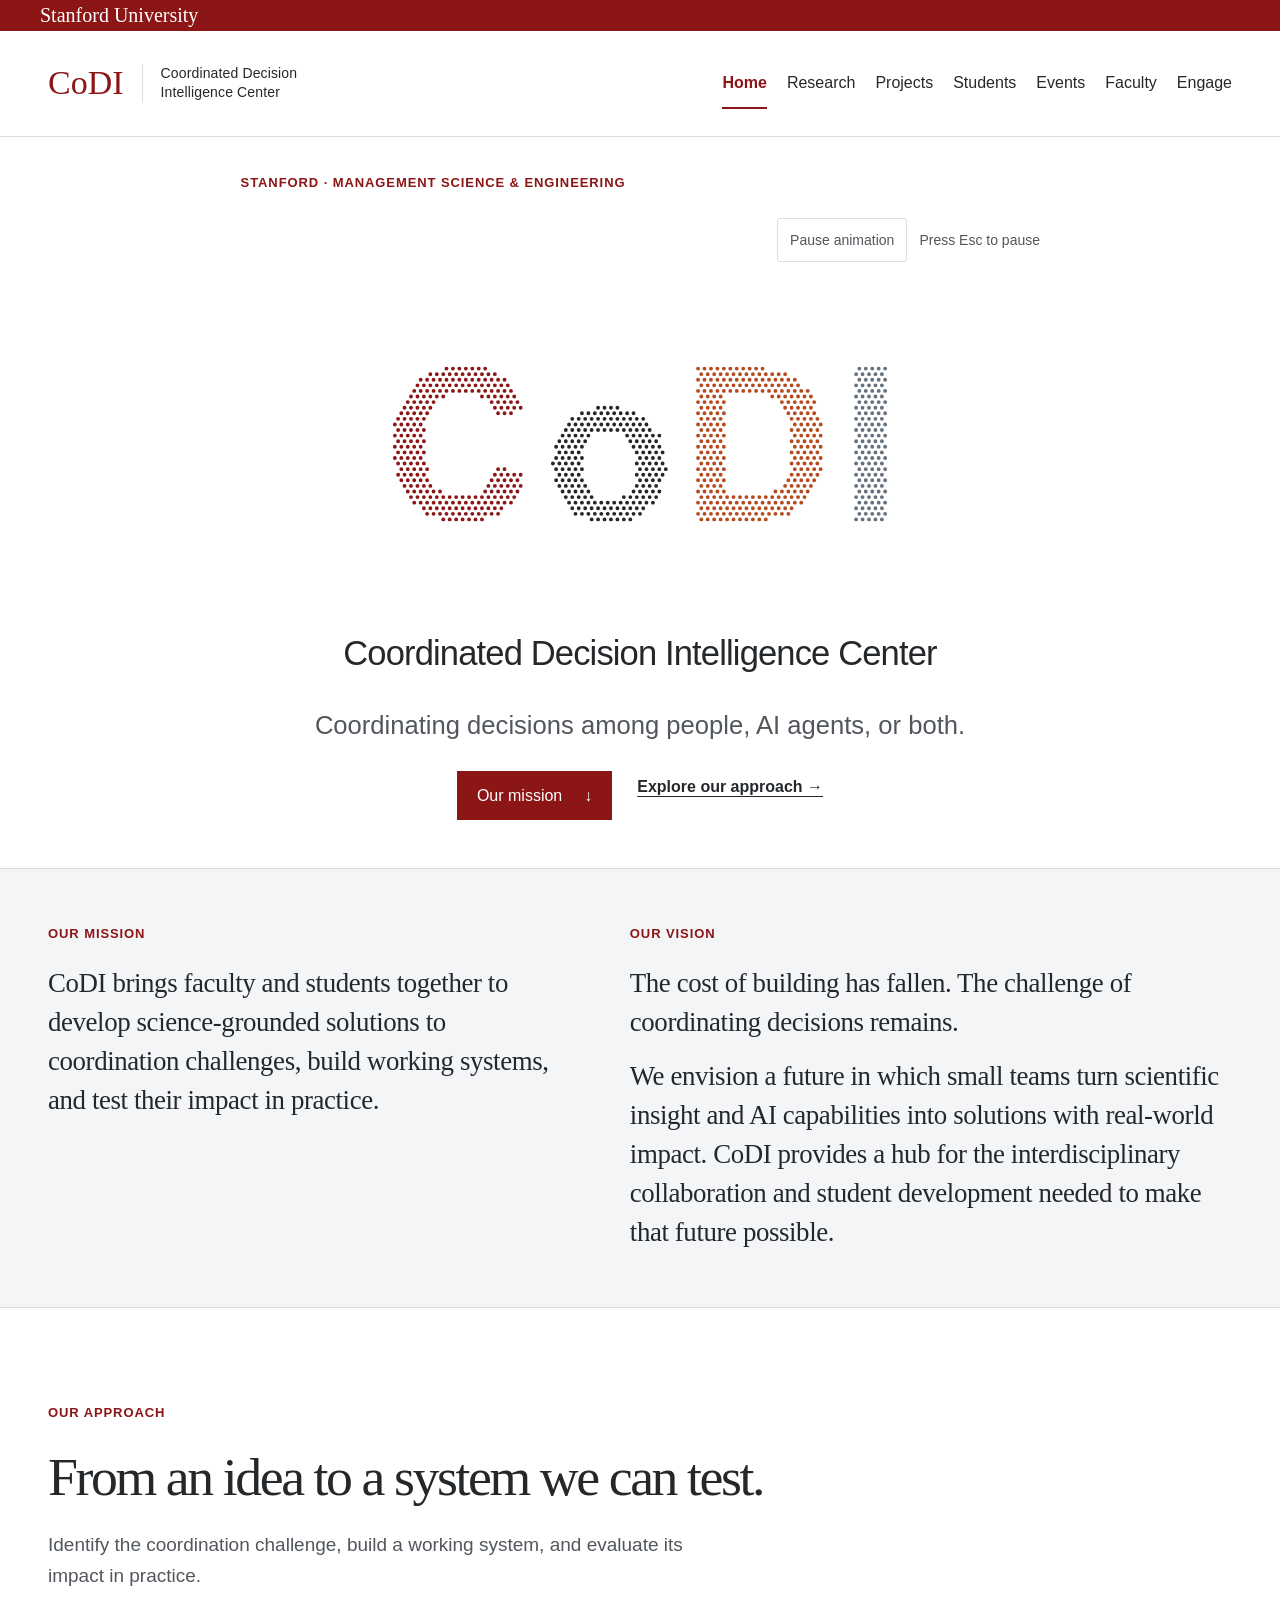
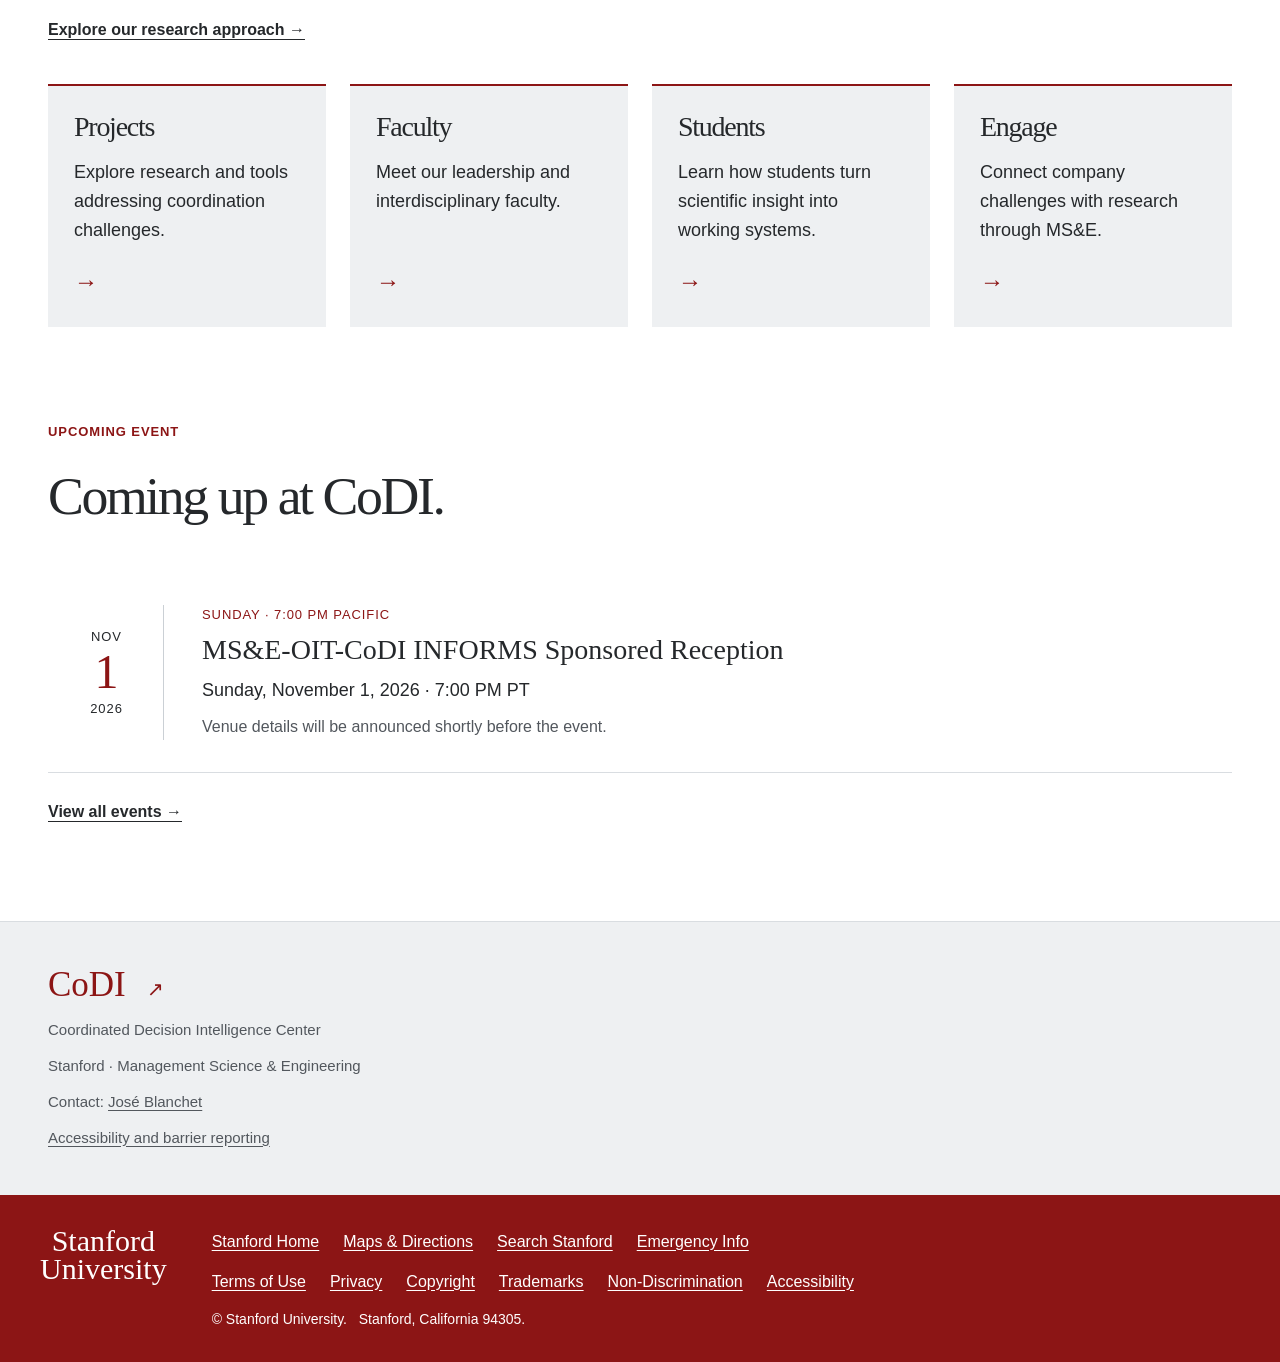
==== index.html @ 76fd273a "Prepare public CoDI website for Stanford launch" ====
<!doctype html>
<html lang="en">
<head>
  <meta charset="utf-8">
  <meta name="viewport" content="width=device-width, initial-scale=1">
  <meta name="description" content="CoDI, the Coordinated Decision Intelligence Center at Stanford, develops science-grounded solutions to coordination challenges.">
  <title>Home | CoDI</title>
  <link rel="stylesheet" href="styles.css?v=compliant-20261022">
  <script src="site.js" defer></script>
  <script src="coordination/points.js" defer></script>
  <script src="hero-animation.js" defer></script>
</head>
<body id="top" data-page="home" data-home="./">
  <a class="skip-link" href="#main">Skip to main content</a>
  <div class="stanford-identity"><div class="institution-wrap"><a class="stanford-signature" href="https://www.stanford.edu">Stanford University</a></div></div>
  <header class="site-header">
    <div class="wrap header-inner">
      <a class="brand" href="./" aria-label="CoDI home">
        <span class="brand-name">CoDI<span class="brand-sub">Coordinated Decision <br>Intelligence Center</span></span>
      </a>
      <button class="menu-toggle" type="button" aria-expanded="false" aria-controls="primary-nav" hidden>Menu <span aria-hidden="true">+</span></button>
      <nav id="primary-nav" aria-label="Main navigation"><a href="./" aria-current="page">Home</a><a href="research/">Research</a><a href="projects/">Projects</a><a href="students/">Students</a><a href="events/">Events</a><a href="faculty/">Faculty</a><a href="engage/">Engage</a></nav>
    </div>
  </header>
  <main id="main" tabindex="-1">
    <section class="hero identity-hero wrap" id="about" aria-labelledby="hero-heading">
      <div class="hero-copy">
        <p class="eyebrow">Stanford · Management Science &amp; Engineering</p>
        <div class="hero-motion" id="hero-motion">
          <div class="motion-controls"><button class="motion-toggle" aria-controls="hero-coordination" id="hero-motion-toggle" type="button" hidden>Pause animation</button><span class="motion-help">Press Esc to pause</span></div>
          <h1 id="hero-heading"><span class="hero-word">CoDI</span><canvas id="hero-coordination" aria-hidden="true" hidden></canvas></h1>
        </div>
        <p class="center-name">Coordinated Decision Intelligence Center</p>
        <p class="hero-lead">Coordinating decisions among people, AI agents, or both.</p>
        <div class="hero-actions"><a class="button primary" href="#mission">Our mission <span aria-hidden="true">↓</span></a><a class="text-link" href="research/#research">Explore our approach <span aria-hidden="true">→</span></a></div>
      </div>
    </section>
    <div class="purpose-band">
      <div class="wrap purpose-grid">
        <section class="mission-copy" id="mission" aria-labelledby="mission-heading">
          <h2 id="mission-heading">Our mission</h2>
          <p>CoDI brings faculty and students together to develop science-grounded solutions to coordination challenges, build working systems, and test their impact in practice.</p>
        </section>
        <section class="vision-copy" id="vision" aria-labelledby="vision-heading">
          <h2 id="vision-heading">Our vision</h2>
          <p>The cost of building has fallen. The challenge of coordinating decisions remains.</p>
          <p>We envision a future in which small teams turn scientific insight and AI capabilities into solutions with real-world impact. CoDI provides a hub for the interdisciplinary collaboration and student development needed to make that future possible.</p>
        </section>
      </div>
    </div>
<section class="section wrap home-approach" aria-labelledby="approach-heading"><div class="section-heading"><p class="eyebrow">Our approach</p><h2 id="approach-heading">From an idea to a system we can test.</h2><p>Identify the coordination challenge, build a working system, and evaluate its impact in practice.</p></div><a class="text-link" href="research/#research">Explore our research approach →</a></section>
<section class="home-explore wrap" aria-label="Explore CoDI"><a href="projects/#projects"><h2>Projects</h2><p>Explore research and tools addressing coordination challenges.</p><span aria-hidden="true">→</span></a><a href="faculty/#people"><h2>Faculty</h2><p>Meet our leadership and interdisciplinary faculty.</p><span aria-hidden="true">→</span></a><a href="students/#students"><h2>Students</h2><p>Learn how students turn scientific insight into working systems.</p><span aria-hidden="true">→</span></a><a href="engage/#engage"><h2>Engage</h2><p>Connect company challenges with research through MS&amp;E.</p><span aria-hidden="true">→</span></a></section>
<section class="section wrap" aria-labelledby="upcoming-heading"><div class="section-heading"><p class="eyebrow">Upcoming event</p><h2 id="upcoming-heading">Coming up at CoDI.</h2></div><article class="event" id="event-informs-reception"><div class="event-date"><span>NOV</span><strong>1</strong><span>2026</span></div><div><p class="event-status">Sunday · 7:00 PM Pacific</p><h3>MS&amp;E-OIT-CoDI INFORMS Sponsored Reception</h3><p><time datetime="2026-11-01T19:00:00-08:00">Sunday, November 1, 2026 · 7:00 PM PT</time></p><p class="event-meta">Venue details will be announced shortly before the event.</p></div></article><p class="home-event-link"><a class="text-link" href="events/#events">View all events →</a></p></section>  </main>
  <footer class="local-footer"><div class="wrap footer-inner"><div><a class="footer-brand" href="./">CoDI <span aria-hidden="true">↗</span></a><p>Coordinated Decision Intelligence Center</p><p>Stanford · Management Science &amp; Engineering</p><p>Contact: <a href="mailto:jose.blanchet@stanford.edu">José Blanchet</a></p><p><a href="https://www.stanford.edu/site/accessibility">Accessibility and barrier reporting</a></p></div></div></footer>
<footer class="stanford-global"><div class="institution-wrap"><a class="stanford-signature" href="https://www.stanford.edu">Stanford<br>University</a><div><nav aria-label="Stanford resources"><ul><li><a href="https://www.stanford.edu">Stanford Home</a></li><li><a href="https://visit.stanford.edu/plan/">Maps &amp; Directions</a></li><li><a href="https://www.stanford.edu/search/">Search Stanford</a></li><li><a href="https://emergency.stanford.edu">Emergency Info</a></li></ul><ul><li><a href="https://www.stanford.edu/site/terms/">Terms of Use</a></li><li><a href="https://www.stanford.edu/site/privacy/">Privacy</a></li><li><a href="https://uit.stanford.edu/security/copyright-infringement">Copyright</a></li><li><a href="https://adminguide.stanford.edu/chapter-1/subchapter-5/policy-1-5-4">Trademarks</a></li><li><a href="https://studentservices.stanford.edu/more-resources/student-policies/non-academic/non-discrimination">Non-Discrimination</a></li><li><a href="https://www.stanford.edu/site/accessibility">Accessibility</a></li></ul></nav><p>© Stanford University. &nbsp; Stanford, California 94305.</p></div></div></footer>
</body>
</html>
---- styles.css ----
:root{--paper:#ffffff;--ink:#25282b;--accent:#8c1515;--surface:#eef0f2;--muted:#52575d;--line:#d9dde1;--red:#8c1515;--on-dark:#ffffff;--serif:Georgia,'Times New Roman',serif;--sans:Arial,Helvetica,sans-serif}
*{box-sizing:border-box}html{scroll-behavior:smooth;scroll-padding-top:110px}body{margin:0;background:var(--paper);color:var(--ink);font:16px/1.6 var(--sans)}[hidden]{display:none!important}a{color:inherit}button{font:inherit}a,button,summary{-webkit-tap-highlight-color:transparent}a:focus-visible,button:focus-visible,summary:focus-visible,[tabindex]:focus-visible{outline:3px solid #8c1515;outline-offset:5px;box-shadow:0 0 0 5px var(--paper)}p,h1,h2,h3,h4,figure{margin:0}h1,h2,h3{font-weight:400}h1,h2{font-family:var(--serif);letter-spacing:-.045em;line-height:1.08}h2{font-size:clamp(2.5rem,4.2vw,3.8rem)}h3{font-size:1.38rem;line-height:1.3}p{max-width:70ch}a{text-underline-offset:4px}.wrap{width:min(1240px,calc(100% - 96px));margin-inline:auto}.skip-link{position:fixed;left:16px;top:-100px;background:white;padding:12px 18px;z-index:10}.skip-link:focus{top:12px}.review-strip{background:var(--ink);color:var(--paper);font-size:11px;letter-spacing:.09em}.review-strip .wrap{display:flex;justify-content:space-between;gap:20px;padding-block:9px}.review-strip a{text-decoration:none;letter-spacing:0;font-size:12px}.strip-divider{padding:0 10px;color:#d9dde1}.site-header{position:sticky;top:0;z-index:5;background:rgba(255,255,255,.98);border-bottom:1px solid var(--line)}.header-inner{display:flex;align-items:center;justify-content:space-between;min-height:105px;gap:20px}.brand{display:flex;gap:13px;align-items:center;text-decoration:none;flex-shrink:0}.brand-name{font:34px/.95 var(--serif);color:var(--accent);display:flex;gap:18px;align-items:center}.brand-sub{font:11px/1.4 var(--sans);letter-spacing:.01em;color:var(--ink);border-left:1px solid var(--line);padding-left:18px}nav{display:flex;align-items:center;gap:25px}nav a{text-decoration:none;font-size:14px;padding:12px 0;border-bottom:2px solid transparent}nav a:hover{border-bottom-color:var(--accent)}.menu-toggle{background:transparent;border:1px solid var(--accent);color:var(--accent);padding:9px 15px;cursor:pointer}.menu-toggle span{padding-left:14px}.hero{display:grid;grid-template-columns:1.15fr 1fr;gap:70px;align-items:center;padding-top:76px;padding-bottom:80px}.eyebrow,.small-label{font-size:11px;font-weight:600;line-height:1.5;text-transform:uppercase;letter-spacing:.11em}.eyebrow{color:var(--red);margin-bottom:26px}.hero h1{font-size:clamp(3.8rem,5.7vw,5.6rem);margin-bottom:28px}.hero h1 em{color:var(--accent);font-weight:400}.hero-lead{font-size:23px;line-height:1.4;max-width:450px;margin-bottom:19px}.hero-description{color:var(--muted);max-width:450px;font-size:16px}.hero-actions{display:flex;align-items:center;gap:25px;flex-wrap:wrap;margin-top:30px}.button{display:inline-flex;gap:22px;align-items:center;text-decoration:none;min-height:48px;padding:12px 20px;font-size:14px}.primary{background:var(--accent);color:white}.primary:hover{background:#6f1111}.text-link{font-size:14px;font-weight:600}.text-link:hover{color:var(--red)}.coordination-figure{background:var(--ink);color:var(--paper);padding:23px 25px 25px;position:relative}.figure-top{display:flex;justify-content:space-between;gap:10px;font-size:9px;letter-spacing:.1em;color:#eef0f2;border-bottom:1px solid #747b83;padding-bottom:17px}.coordination-figure svg{width:100%;height:auto;display:block}.coordination-figure figcaption{border-top:1px solid #747b83;padding-top:19px;font:italic 19px/1.45 var(--serif);color:#ffffff}.intro-band{background:var(--surface);border-top:1px solid var(--line);border-bottom:1px solid var(--line)}.intro-grid{display:grid;grid-template-columns:.7fr 1.5fr 1fr;gap:55px;align-items:center;padding-block:35px}.intro-grid .eyebrow{margin:0;color:var(--accent)}.intro-grid>p:nth-child(2){font:26px/1.3 var(--serif);letter-spacing:-.02em}.intro-grid>span{font-size:14px;color:var(--muted)}.section{padding-block:95px}.section-heading{max-width:740px;margin-bottom:48px}.section-heading>p:last-child{margin-top:24px;max-width:640px;color:var(--muted);font-size:18px}.research-grid{display:grid;grid-template-columns:1fr 1fr;gap:85px}.workflow{background:#f4f5f7;padding:28px;align-self:start}.workflow .small-label{color:var(--muted);margin-bottom:25px}.workflow-tabs{display:flex;border-bottom:1px solid #cbd0d5;gap:18px}.workflow-tabs button{border:0;border-bottom:3px solid transparent;color:var(--muted);background:none;padding:13px 0;font-size:14px;cursor:pointer;flex:1;white-space:nowrap}.workflow-tabs button[aria-selected=true]{border-bottom-color:var(--accent);color:var(--accent);font-weight:bold}.workflow-panel{padding-top:22px;min-height:370px}.phase-number{display:block;font:72px/1.2 var(--serif);color:#8c1515;letter-spacing:-.07em;margin-bottom:20px}.workflow-panel h3{font:29px/1.2 var(--serif);margin-bottom:16px}.workflow-panel>p{font-size:15px;color:var(--muted)}.workflow-panel .output-label{font-size:10px;text-transform:uppercase;letter-spacing:.1em;margin-top:32px;padding-top:16px;border-top:1px solid #cbd0d5;color:var(--accent)}.output-label span{display:block;text-transform:none;letter-spacing:0;font-size:14px;margin-top:5px}.criteria>h3{font:28px/1.2 var(--serif);margin-bottom:10px}.muted{color:var(--muted)}.criteria>p{font-size:14px}.criteria ol{list-style:none;padding:0;margin:18px 0 0}.criteria li{display:flex;gap:22px;padding:17px 0;border-top:1px solid var(--line)}.criteria li>span{color:var(--red);font-size:11px;padding-top:3px}.criteria h4{font-size:15px;margin-bottom:6px;font-weight:600}.criteria li p{font-size:14px;color:var(--muted)}.student-section{background:var(--ink);color:var(--paper)}.student-section .eyebrow{color:var(--on-dark)}.student-intro{display:grid;grid-template-columns:1.1fr 1fr;gap:90px;align-items:end}.student-intro>p{color:#eef0f2;font-size:18px}.student-path{display:grid;grid-template-columns:repeat(3,1fr);list-style:none;margin:55px 0 0;padding:0;gap:40px}.student-path li{border-top:1px solid #808892;padding-top:20px}.path-step{display:flex;justify-content:space-between;color:var(--on-dark);font-size:12px;margin-bottom:32px}.path-step span{font-size:22px;line-height:1}.student-path h3{font:26px/1.25 var(--serif);margin-bottom:15px}.student-path p{font-size:15px;color:#eef0f2}.student-note{font-size:13px;color:#eef0f2;padding-top:27px;margin-top:42px;border-top:1px solid #808892;max-width:none}.inline-heading{display:flex;align-items:end;justify-content:space-between;gap:60px;max-width:none}.inline-heading>p:last-child{max-width:360px}.event{display:grid;grid-template-columns:92px 1fr 40px;gap:38px;padding:32px 24px;border-bottom:1px solid var(--line)}.featured-event{background:var(--surface);border-top:2px solid var(--accent)}.event-date{text-align:center;border-right:1px solid #cbd0d5;padding-right:22px;display:flex;flex-direction:column;justify-content:center}.event-date span{font-size:11px;letter-spacing:.07em}.event-date strong{font:48px/1.1 var(--serif);color:var(--accent)}.event-date.words strong{font:23px/1.6 var(--serif);white-space:nowrap}.event-status{font-size:10px;text-transform:uppercase;letter-spacing:.1em;color:var(--red);margin-bottom:7px}.event h3{font:28px/1.3 var(--serif);margin-bottom:8px}.event p:not(.event-status){font-size:15px}.event .event-meta{font-size:13px!important;color:var(--muted);margin-top:9px}.event-arrow{font-size:29px;color:var(--accent);align-self:center}.program-details{border-bottom:1px solid var(--line);padding:22px 0}.program-details summary{font-size:14px}.program-details p{font-size:15px;color:var(--muted);padding-top:16px}summary{cursor:pointer;min-height:44px;padding-block:10px}summary>span{float:right;margin-left:20px}details[open] summary>span{transform:rotate(45deg)}.people-section{background:#f4f5f7}.people-grid{display:grid;grid-template-columns:1.1fr 1fr;gap:90px;align-items:center}.placeholder{border-left:2px solid #8c1515;padding:8px 0 8px 30px}.placeholder .small-label{color:var(--muted);display:inline}.status-dot{display:inline-block;width:7px;height:7px;border-radius:50%;background:var(--red);margin-right:8px}.placeholder h3{font:26px/1.3 var(--serif);margin:20px 0 12px}.placeholder>p:last-child{font-size:15px;color:var(--muted)}.engage-grid{display:grid;grid-template-columns:1fr 1fr;gap:80px}.engage-grid article{border-top:2px solid var(--accent);padding-top:20px}.engage-grid h3{font:30px/1.2 var(--serif);margin:25px 0 20px}.engage-grid p{font-size:15px;margin-bottom:18px;max-width:480px}.engage-grid .small-label{color:var(--muted)}.engage-grid .text-link{display:inline-block}.contact-note{border-top:1px solid var(--line);margin-top:45px;padding-top:25px;display:flex;gap:32px;flex-wrap:wrap;font-size:14px}.contact-note p{color:var(--muted)}.review-notes{border:1px solid var(--line);padding:10px 24px;margin-bottom:65px}.review-notes summary{font-size:14px;font-weight:600}.review-notes details>div{font-size:14px;padding:16px 0 20px;color:var(--muted)}.review-notes ul{padding-left:22px}.review-notes li{margin-bottom:8px}footer{background:#eef0f2;border-top:1px solid var(--line)}.footer-inner{display:flex;justify-content:space-between;gap:30px;padding-block:45px}.footer-brand{font:35px/1 var(--serif);text-decoration:none;color:var(--accent);display:block;margin-bottom:16px}.footer-brand span{font:20px var(--sans);margin-left:12px}.footer-inner p{font-size:12px;color:var(--muted)}.footer-note{text-align:right;align-self:end}
@media(min-width:1500px){.hero{padding-block:95px}}
@media(max-width:1100px){.wrap{width:calc(100% - 64px)}.brand-sub{display:none}nav{gap:23px}.hero{gap:40px}.hero-actions{gap:18px}.research-grid,.student-intro,.people-grid{gap:45px}.intro-grid{gap:30px}.hero-lead{font-size:21px}}
@media(max-width:900px){html{scroll-padding-top:95px}.header-inner{min-height:85px;flex-wrap:wrap}.site-header nav{width:100%;padding:5px 0 20px;display:grid;grid-template-columns:repeat(3,1fr);gap:5px 25px}nav a{min-height:44px}.brand-sub{display:block}.hero{grid-template-columns:1fr;gap:45px;padding-block:55px}.hero-copy{max-width:680px}.hero h1{font-size:clamp(3.5rem,9vw,5rem)}.hero-description{max-width:600px}.coordination-figure{width:100%;max-width:580px;justify-self:center}.intro-grid{grid-template-columns:1fr 2fr}.intro-grid>span{grid-column:2}.research-grid{gap:30px}.workflow{padding:20px}.workflow-tabs{gap:10px}.workflow-tabs button{font-size:12px}.student-intro{gap:30px}.student-path{gap:25px}.section{padding-block:70px}.event{gap:25px}.engage-grid{gap:40px}}
@media(max-width:650px){.wrap{width:calc(100% - 40px)}.review-strip{font-size:9px;letter-spacing:.04em}.review-strip a{font-size:11px}.strip-divider{padding:0 4px}.brand-name{font-size:30px}.brand img{width:36px;height:36px}.brand-sub{font-size:9px;padding-left:12px}.brand-name{gap:12px}.brand{gap:10px}.menu-toggle{font-size:12px;padding:9px 11px}.menu-toggle span{padding-left:8px}.hero{padding-block:42px}.eyebrow{font-size:10px;margin-bottom:22px}.hero h1{font-size:clamp(3.15rem,12vw,4.5rem)}.hero-lead{font-size:21px}.hero-description{font-size:15px}.hero-actions{align-items:start;gap:20px}.hero-actions .text-link{padding-block:12px}.coordination-figure{padding:20px 16px}.figure-top{font-size:8px}.coordination-figure figcaption{font-size:18px}.intro-grid{grid-template-columns:1fr;gap:18px;padding-block:30px}.intro-grid>span{grid-column:auto}.intro-grid>p:nth-child(2){font-size:25px}.section{padding-block:58px}.section-heading{margin-bottom:32px}.section-heading>p:last-child{font-size:16px}.research-grid,.student-intro,.people-grid,.engage-grid{grid-template-columns:1fr;gap:38px}.workflow{padding:24px}.workflow-tabs button{font-size:13px}.workflow-panel{min-height:355px}.student-intro>p{font-size:16px}.student-path{grid-template-columns:1fr;gap:30px;margin-top:40px}.path-step{margin-bottom:14px}.student-note{margin-top:30px}.inline-heading{display:block}.inline-heading>p:last-child{max-width:none}.event{grid-template-columns:67px 1fr;gap:18px;padding:27px 10px}.event-date{padding-right:13px}.event-date strong{font-size:39px}.event-date.words strong{font-size:19px}.event-date span{font-size:10px}.event h3{font-size:24px}.event-arrow{display:none}.event p:not(.event-status){font-size:14px}.event-status{font-size:9px}.people-grid{gap:30px}.placeholder{padding-left:22px}.engage-grid h3{font-size:28px}.contact-note{gap:8px}.review-notes{padding:10px 16px;margin-bottom:40px}.review-notes summary{font-size:13px}.footer-inner{flex-direction:column;gap:25px;padding-block:35px}.footer-note{text-align:left;align-self:start}h2{font-size:2.6rem}}
@media(max-width:370px){.brand-sub{display:none}.review-strip .wrap{gap:8px}.hero-actions{gap:8px}.workflow{padding:18px}.workflow-tabs{gap:6px}.workflow-tabs button{font-size:12px}}
@media(prefers-reduced-motion:reduce){html{scroll-behavior:auto}}
@media print{.site-header{position:static}.review-strip,.menu-toggle,.hero-actions,.review-notes{display:none}.wrap{width:100%}.section{padding-block:30px}.hero{padding-block:30px}.student-section{background:white;color:var(--ink)}.student-section p{color:var(--ink)}.workflow-panel[hidden]{display:block!important}.workflow-tabs{display:none}.event,.student-path li{break-inside:avoid}}


.hero.identity-hero{display:block;text-align:center;padding-block:65px 70px}
.identity-hero .hero-copy{max-width:920px;margin-inline:auto}
.identity-hero h1{font:500 clamp(5rem,9vw,8rem)/1 var(--sans);letter-spacing:-.055em;color:var(--accent);margin-bottom:12px}
.identity-hero .center-name{font:400 clamp(1.55rem,2.7vw,2.3rem)/1.25 var(--sans);letter-spacing:-.025em;max-width:none;margin-bottom:30px}
.identity-hero .hero-lead{font-size:clamp(1.2rem,2vw,1.6rem);line-height:1.5;max-width:760px;margin-inline:auto;margin-bottom:0;color:var(--muted)}
.identity-hero .hero-actions{justify-content:center;margin-top:27px}
.purpose-band{background:#f4f5f7;border-block:1px solid var(--line)}
.purpose-grid{display:grid;grid-template-columns:1fr 1.2fr;gap:80px;padding-block:55px}
.purpose-grid h2{font:600 12px/1.5 var(--sans);text-transform:uppercase;letter-spacing:.12em;color:var(--accent);margin-bottom:20px}
.mission-copy p,.vision-copy p{font:400 clamp(1.35rem,2.1vw,1.8rem)/1.45 var(--serif);letter-spacing:-.015em}
.vision-copy p{color:var(--ink)}
.vision-copy p+p{margin-top:15px}
@media(max-width:900px){.purpose-grid{gap:40px}.hero.identity-hero{padding-block:55px}.identity-hero .hero-copy{max-width:760px}}
@media(max-width:650px){.purpose-grid{grid-template-columns:1fr;gap:35px;padding-block:40px}.hero.identity-hero{padding-block:42px}.identity-hero .center-name{margin-bottom:24px}.identity-hero .hero-actions{align-items:center}.purpose-grid h2{margin-bottom:16px}.mission-copy p,.vision-copy p{font-size:24px}}


#student-heading{font-size:clamp(2rem,3.5vw,3.2rem);line-height:1.15;text-wrap:balance}


.projects-section{background:#f4f5f7;border-block:1px solid var(--line)}
.collection-note,.directory-intro,.portrait-credit{font-size:14px;color:var(--muted)}
.collection-note{margin-bottom:24px}.project-grid{display:grid;grid-template-columns:repeat(2,minmax(0,1fr));gap:24px}
.project-card{padding:30px;background:var(--paper);border-top:2px solid var(--accent);min-width:0;display:flex;flex-direction:column;scroll-margin-top:16px}
.project-card>.small-label{color:var(--accent);margin-bottom:16px}.project-card h3{font:30px/1.2 var(--serif);letter-spacing:-.02em;text-wrap:balance;margin-bottom:14px}
.project-faculty{font-size:13px;color:var(--muted);margin-bottom:20px}.project-faculty a{display:inline-block}.project-description{font-size:15px;margin-bottom:24px}
.project-details{margin-top:auto;border-top:1px solid var(--line);padding-top:4px}.project-details summary{font-size:14px;font-weight:600}.project-details dl{margin:12px 0 20px}.project-details dt{font-size:11px;font-weight:bold;text-transform:uppercase;letter-spacing:.06em;margin-top:15px}.project-details dd{margin:5px 0 0;font-size:14px;color:var(--muted)}
.people-section{background:var(--paper);border-block:1px solid var(--line)}.people-jumps{display:flex;gap:30px;margin-bottom:40px}.directory-heading{font:34px/1.2 var(--serif);margin-bottom:24px}.leadership-grid{display:grid;grid-template-columns:repeat(2,minmax(0,1fr));gap:32px;margin-bottom:64px}
.person-card{min-width:0;scroll-margin-top:16px}.person-portrait{display:block;width:100%;height:auto;aspect-ratio:1;object-fit:cover;background:var(--surface)}.person-copy{padding-top:20px}.person-copy h4{font:27px/1.2 var(--serif);margin-bottom:10px}.person-copy>p:not(.person-role){font-size:14px;color:var(--muted);margin-bottom:15px}.person-role{font-size:11px;text-transform:uppercase;letter-spacing:.09em;color:var(--accent);font-weight:600;margin-bottom:9px}
.leader-card{display:grid;grid-template-columns:minmax(0,180px) minmax(0,1fr);gap:24px;background:#f4f5f7;padding:24px;align-items:start}.leader-card .person-copy{padding:0}.leader-card .person-copy h4{font-size:30px}.person-projects{list-style:none;padding:14px 0 0;margin:18px 0 0;border-top:1px solid var(--line)}.person-projects li{font-size:12px;line-height:1.5;margin-top:8px}.person-projects a{display:inline-block}
.faculty-grid{display:grid;grid-template-columns:repeat(4,minmax(0,1fr));gap:44px 30px;margin-top:30px}.portrait-credit{border-top:1px solid var(--line);padding-top:24px;margin-top:40px}
@media(min-width:901px){nav{gap:20px}}
@media(max-width:1100px){.leader-card{grid-template-columns:120px minmax(0,1fr);gap:18px;padding:20px}.faculty-grid{grid-template-columns:repeat(3,minmax(0,1fr))}}
@media(max-width:900px){.leadership-grid{gap:24px}.leader-card{display:block}.leader-card .person-portrait{max-width:220px}.leader-card .person-copy{padding-top:20px}.faculty-grid{gap:36px 24px}.person-copy h4{font-size:24px}.project-card{padding:24px}.project-card h3{font-size:27px}}
@media(max-width:650px){.project-grid,.leadership-grid{grid-template-columns:1fr}.faculty-grid{grid-template-columns:repeat(2,minmax(0,1fr));gap:32px 20px}.leader-card{display:grid;grid-template-columns:110px minmax(0,1fr);gap:18px}.leader-card .person-copy{padding-top:0}.leader-card .person-copy h4{font-size:25px}.person-copy h4{font-size:23px}.person-copy>p:not(.person-role){font-size:13px}.person-copy .text-link{font-size:13px}.project-card h3{text-wrap:initial}.leadership-grid{margin-bottom:45px}}
@media(max-width:370px){.leader-card{display:block}.leader-card .person-copy{padding-top:20px}.faculty-grid{grid-template-columns:1fr}.faculty-grid .person-portrait{max-width:220px}}
@media print{.project-card,.person-card{break-inside:avoid}.project-details:not([open])>*:not(summary){display:block!important}.faculty-grid{grid-template-columns:repeat(3,minmax(0,1fr))}}


.review-strip{background:var(--accent)}
.project-actions{border-top:1px solid var(--line);margin-top:16px;padding-top:12px;display:flex;align-items:center;justify-content:space-between;gap:16px;flex-wrap:wrap}
.project-actions a{font-size:12px;font-weight:600;min-height:32px;display:inline-flex;align-items:center}
.project-actions a:first-child{color:var(--accent)}
.contributor-note{border-left:3px solid var(--accent);padding:12px 20px;background:white;margin-bottom:30px;font-size:14px;max-width:760px}
.contributor-note a{font-weight:600}.review-notes .feedback-intro{color:var(--ink);margin-bottom:20px;font-size:16px}.review-notes h3{font:26px/1.3 var(--serif);margin:16px 0}.review-notes .review-email{margin-top:16px;display:inline-block}.person-update{display:block;margin-top:15px;color:var(--accent);font-size:12px}
@media print{.project-actions,.contributor-note,.person-update{display:none}}


.hero.identity-hero{padding-block:36px 48px}
.hero-motion{position:relative;max-width:800px;margin:0 auto 18px}
.identity-hero .hero-motion h1{margin:0}
.hero-motion.ready .hero-word{position:absolute;width:1px;height:1px;padding:0;margin:-1px;overflow:hidden;clip-path:inset(50%);white-space:nowrap}
#hero-coordination{width:100%;height:clamp(210px,27vw,340px)}
#hero-coordination:not([hidden]){display:block}
.motion-toggle{display:block;margin:0 0 0 auto;background:transparent;border:1px solid var(--line);border-radius:3px;color:var(--muted);font:12px var(--sans);padding:9px 12px;min-height:36px;cursor:pointer}
.motion-toggle:hover{border-color:var(--accent);color:var(--accent)}
.motion-toggle[hidden]{display:none}
@media(max-width:650px){.hero.identity-hero{padding-block:30px 38px}.hero-motion{margin-bottom:20px}.identity-hero .eyebrow{margin-bottom:10px}}
@media print{#hero-coordination,.motion-toggle{display:none!important}.hero-motion.ready .hero-word{position:static;width:auto;height:auto;margin:0;overflow:visible;clip-path:none;white-space:normal}}




.project-sources{list-style:none;margin:auto 0 0;padding:16px 0 0;border-top:1px solid var(--line)}.project-sources li+li{margin-top:8px}.project-sources a{display:inline-block;font-size:14px;font-weight:600;text-decoration:underline;text-underline-offset:3px;line-height:1.5;padding-block:3px;overflow-wrap:anywhere}


.sr-only{position:absolute;width:1px;height:1px;padding:0;margin:-1px;overflow:hidden;clip-path:inset(50%);white-space:nowrap;border:0}
.skip-link{z-index:1000}
.brand-sub{display:block;font-size:14px;line-height:1.4}
.motion-controls{display:none;justify-content:flex-end;align-items:center;gap:12px;flex-wrap:wrap;margin-bottom:12px}
.hero-motion.ready .motion-controls{display:flex}
.motion-toggle{margin:0;font-size:14px;min-height:44px}
.motion-help{font-size:13px;color:var(--muted)}
.research-grid{grid-template-columns:1fr;gap:48px}
.workflow{background:none;padding:0}
.workflow-jumps{display:flex;gap:24px;margin-bottom:22px;flex-wrap:wrap}
.workflow-jumps a{color:var(--accent);font-size:15px;text-decoration:underline;font-weight:600}
.workflow-panels{display:grid;grid-template-columns:repeat(3,minmax(0,1fr));gap:24px}
.workflow-panel{min-height:0;padding:28px;background:#f4f5f7;scroll-margin-top:16px}
.workflow-panel .phase-number{font:600 13px/1.5 var(--sans);color:var(--accent);letter-spacing:.07em;text-transform:uppercase;margin-bottom:20px}
.workflow-panel .output-label{margin-top:24px}
.criteria ol{display:grid;grid-template-columns:repeat(5,minmax(0,1fr));gap:24px}
.criteria li{display:block}.criteria li>span{display:block;margin-bottom:12px}
.person-copy h4 a{text-decoration:underline;text-decoration-thickness:1px;text-underline-offset:5px}
@media(max-width:1100px){.brand-name{display:block}.brand-sub{border:0;padding:0;margin-top:8px;font-size:13px}.header-inner{padding-block:12px}.criteria ol{grid-template-columns:repeat(3,minmax(0,1fr))}}
@media(max-width:900px){.workflow-panels{grid-template-columns:1fr}.workflow-panel{padding:24px}.workflow-panel h3{font-size:27px}.criteria ol{grid-template-columns:repeat(2,minmax(0,1fr))}}
@media(max-width:650px){.brand-sub{display:block;font-size:14px;max-width:205px}.brand-name{font-size:30px}.header-inner{gap:12px}.identity-hero .center-name{font-size:28px;line-height:1.3}.workflow-jumps{gap:16px}.motion-controls{justify-content:center}.criteria ol{grid-template-columns:1fr;gap:0}.criteria li{display:flex}.criteria li>span{margin-bottom:0}.hero-motion{margin-top:20px}}
@media(max-width:370px){.brand-sub{display:block;font-size:14px}.brand{max-width:calc(100% - 78px)}.brand-sub br{display:none}.menu-toggle{padding:9px}.header-inner{gap:8px}}
@media print{.motion-controls,.workflow-jumps{display:none!important}.workflow-panels{display:block}.workflow-panel{break-inside:avoid;margin-bottom:20px}}

:root{--body-size:1.125rem;--secondary-size:1rem;--label-size:.8125rem}
body{font-size:var(--body-size);line-height:1.6}
.eyebrow,.small-label,.purpose-grid h2,.person-role,.event-status,.event-date span,.path-step,.criteria li>span{font-size:var(--label-size);line-height:1.5;letter-spacing:.07em}
.review-strip{font-size:.8125rem;letter-spacing:.04em}.review-strip .wrap{flex-wrap:wrap;align-items:center;gap:6px 20px}.review-strip a{font-size:.875rem;min-height:32px;display:inline-flex;align-items:center}
.site-header nav a{font-size:1rem}.menu-toggle,.button,.text-link{font-size:1rem;min-height:44px}
.project-description,.workflow-panel>p:not(.phase-number):not(.output-label),.criteria li p,.student-path p,.engage-grid p:not(.small-label),.event p:not(.event-status),.program-details p{font-size:var(--body-size);line-height:1.6}
.section-heading>p:last-child,.student-intro>p{font-size:1.1875rem;line-height:1.6}
.project-faculty,.project-sources a,.person-copy>p:not(.person-role),.person-projects li,.collection-note,.directory-intro,.portrait-credit,.student-note,.criteria>p,.contributor-note,.review-notes details>div,.contact-note{font-size:var(--secondary-size);line-height:1.6}
.project-actions a,.person-update{font-size:.9375rem;line-height:1.5;min-height:44px;display:inline-flex;align-items:center;padding-block:6px}
.project-sources a{min-height:44px;display:inline-flex;align-items:center;gap:6px;padding-block:8px}
.project-faculty a,.person-projects a{padding-block:4px}
.person-update{margin-top:8px}.faculty-grid .person-copy>p:not(.person-role){margin-bottom:8px}.person-projects li{margin-top:6px}
.criteria h4{font-size:1.125rem;line-height:1.4}
.criteria ol{grid-template-columns:repeat(3,minmax(0,1fr));gap:24px 36px}
.workflow-panel .output-label{font-size:var(--label-size);line-height:1.5;letter-spacing:.07em}
.workflow-panel .output-label span{font-size:var(--secondary-size);line-height:1.5;margin-top:8px}
.workflow-jumps a{font-size:1rem;min-height:44px}.workflow{padding:0}
.event .event-meta{font-size:var(--secondary-size)!important;line-height:1.6}
.program-details summary,.review-notes summary{font-size:var(--secondary-size);line-height:1.5}
.footer-inner p{font-size:.9375rem;line-height:1.6}.motion-help{font-size:.875rem}
.person-card,.project-card,.workflow-panel,.purpose-grid>section,.event>div{min-width:0}
@media(max-width:1100px){
 .header-inner{flex-wrap:wrap;min-height:98px}.site-header nav{width:100%;padding:5px 0 20px;display:grid;grid-template-columns:repeat(3,minmax(0,1fr));gap:5px 24px}
 .brand-sub{font-size:.9375rem}.criteria ol{grid-template-columns:repeat(2,minmax(0,1fr))}.faculty-grid{grid-template-columns:repeat(3,minmax(0,1fr))}
}
@media(max-width:1000px){.faculty-grid{grid-template-columns:repeat(2,minmax(0,1fr))}.purpose-grid{grid-template-columns:1fr;gap:36px}.mission-copy p,.vision-copy p{max-width:48ch}.student-intro{grid-template-columns:1fr;gap:28px}.student-path{grid-template-columns:1fr;gap:28px}.path-step{margin-bottom:12px}.student-path p{max-width:65ch}}
@media(max-width:800px){.project-grid{grid-template-columns:1fr}.project-card{padding:28px}.leader-card{display:block}.leader-card .person-portrait{max-width:160px}.leader-card .person-copy{padding-top:20px}.workflow-panels{grid-template-columns:1fr}}
@media(max-width:650px){
 .wrap{width:calc(100% - 40px)}.review-strip{font-size:.75rem}.review-strip a{font-size:.875rem}.brand-sub{font-size:.875rem}.menu-toggle{font-size:.9375rem;min-height:44px;padding:10px 12px}
 .workflow{padding:0}.workflow-panel{padding:24px}.project-card{padding:24px}.project-card h3{font-size:1.75rem;line-height:1.25}
 .criteria ol{grid-template-columns:1fr;gap:0}.section-heading>p:last-child,.student-intro>p{font-size:var(--body-size)}
 .review-notes{padding:16px 20px}.hero-actions{gap:12px 24px}.identity-hero .eyebrow{font-size:var(--label-size)}
}
@media(max-width:600px){
 .faculty-grid{grid-template-columns:1fr;gap:32px}.faculty-grid .person-card{border-top:1px solid var(--line);padding-top:24px}
 .faculty-grid .person-portrait{width:144px;height:144px;max-width:100%}.person-copy h4,.leader-card .person-copy h4{font-size:1.75rem;line-height:1.25}
 .person-copy>p:not(.person-role){font-size:var(--secondary-size)}.leadership-grid{grid-template-columns:1fr}.leader-card{padding:24px}
 .leader-card .person-portrait{width:144px;height:144px}.leader-card .person-copy{padding-top:20px}
}
@media(max-width:480px){
 .event{grid-template-columns:1fr;gap:20px;padding:28px 20px}.event-date{flex-direction:row;align-items:baseline;justify-content:flex-start;gap:10px;text-align:left;border-right:0;border-bottom:1px solid var(--line);padding:0 0 12px}
 .event-date strong{font-size:2.25rem}.event-date.words strong{font-size:1.5rem}.event-date span{font-size:var(--label-size)}.event h3{font-size:1.625rem;line-height:1.3}.event-arrow{display:none}
 .project-actions{display:block}.project-actions a{display:flex;max-width:max-content}.project-actions a+a{margin-top:4px}
}
@media(max-width:370px){.project-card,.workflow-panel,.leader-card{padding:20px}.brand{max-width:calc(100% - 92px);min-width:0}.menu-toggle{padding:9px 10px}.brand-sub{font-size:.875rem}.review-strip .wrap{gap:4px 12px}}
@media print{.site-header nav{display:none}.faculty-grid{grid-template-columns:repeat(2,minmax(0,1fr))}.project-actions,.person-update{display:none}}


.section-heading h1,.student-intro h1,.page-title h1{font-size:clamp(2.5rem,4.2vw,3.8rem);line-height:1.08}
.site-header nav a[aria-current=page]{border-bottom-color:var(--accent);color:var(--accent);font-weight:600}
.home-approach{padding-bottom:40px}.home-approach .section-heading{margin-bottom:24px}
.home-explore{display:grid;grid-template-columns:repeat(4,minmax(0,1fr));gap:24px}
.home-explore>a{display:flex;flex-direction:column;text-decoration:none;padding:26px;background:var(--surface);border-top:2px solid var(--accent)}
.home-explore h2{font-size:28px;margin-bottom:16px}.home-explore p{font-size:18px;line-height:1.6}.home-explore span{font-size:24px;color:var(--accent);margin-top:auto;padding-top:18px}
.home-explore>a:hover h2{text-decoration:underline}.home-event-link{margin-top:24px}
.page-title{padding-bottom:32px}.page-title .eyebrow{margin-bottom:20px}
@media(max-width:1000px){.home-explore{grid-template-columns:repeat(2,minmax(0,1fr))}}
@media(max-width:600px){.home-explore{grid-template-columns:1fr}.home-explore>a{padding:24px}.section-heading h1,.student-intro h1,.page-title h1{font-size:42px}}
.review-actions{display:flex;flex-wrap:wrap;gap:6px 24px;align-items:center}


@font-face{font-family:Stanford;src:url(https://www-media.stanford.edu/assets/fonts/stanford.woff) format("woff");font-weight:300;font-display:swap}
.institution-wrap{max-width:1400px;width:calc(100% - 80px);margin-inline:auto}
.stanford-identity{background:#8c1515;color:#fff;min-height:30px}
.stanford-identity .stanford-signature{display:inline-block;font:300 20px/1 Stanford,Georgia,serif;padding:5px 0;color:#fff;text-decoration:none}
.stanford-global{display:block;background:#8c1515;color:#fff;border:0;padding:32px 0;font:16px/1.5 Arial,Helvetica,sans-serif;letter-spacing:normal}
.stanford-global>.institution-wrap{display:flex;gap:45px;align-items:flex-start}
.stanford-global .stanford-signature{font:300 30px/.95 Stanford,Georgia,serif;color:#fff;text-decoration:none;flex-shrink:0;text-align:center}
.stanford-global nav{display:block;padding:0;width:auto}
.stanford-global nav ul{list-style:none;display:flex;flex-wrap:wrap;gap:5px 24px;padding:0;margin:0 0 10px}
.stanford-global nav a{color:#fff;display:inline-block;font:inherit;text-decoration:underline;text-underline-offset:3px;border:0;padding:3px 0;min-height:0}
.stanford-global nav a:hover{color:#fff;text-decoration-thickness:2px}
.stanford-global p{color:#fff;font-size:14px;margin:12px 0 0}
.stanford-global a:focus-visible,.stanford-identity a:focus-visible{outline:2px solid #fff;outline-offset:3px;box-shadow:none}
@media(max-width:650px){.institution-wrap{width:calc(100% - 40px)}.stanford-global>.institution-wrap{display:block}.stanford-global .stanford-signature{display:inline-block;margin-bottom:24px}.stanford-global nav ul{gap:6px 18px}.stanford-global nav a{padding-block:6px}}


.review-strip{background:#eef0f2;color:#25282b}
.review-strip a{color:#8c1515}
.skip-link{z-index:1000}
.local-footer p+p{margin-top:12px}
.local-footer a:not(.footer-brand){text-decoration:underline;text-underline-offset:3px}
.sws-review{margin:22px 0;border-block:1px solid #d9dde1}
.sws-review summary{font-weight:600}
.project-faculty a,.people-jump a{text-decoration:underline;text-underline-offset:3px}
:target{scroll-margin-top:16px}
@media(max-width:650px){.review-strip .wrap{flex-wrap:wrap;gap:6px;padding-block:7px}.hero-actions{flex-wrap:wrap}}
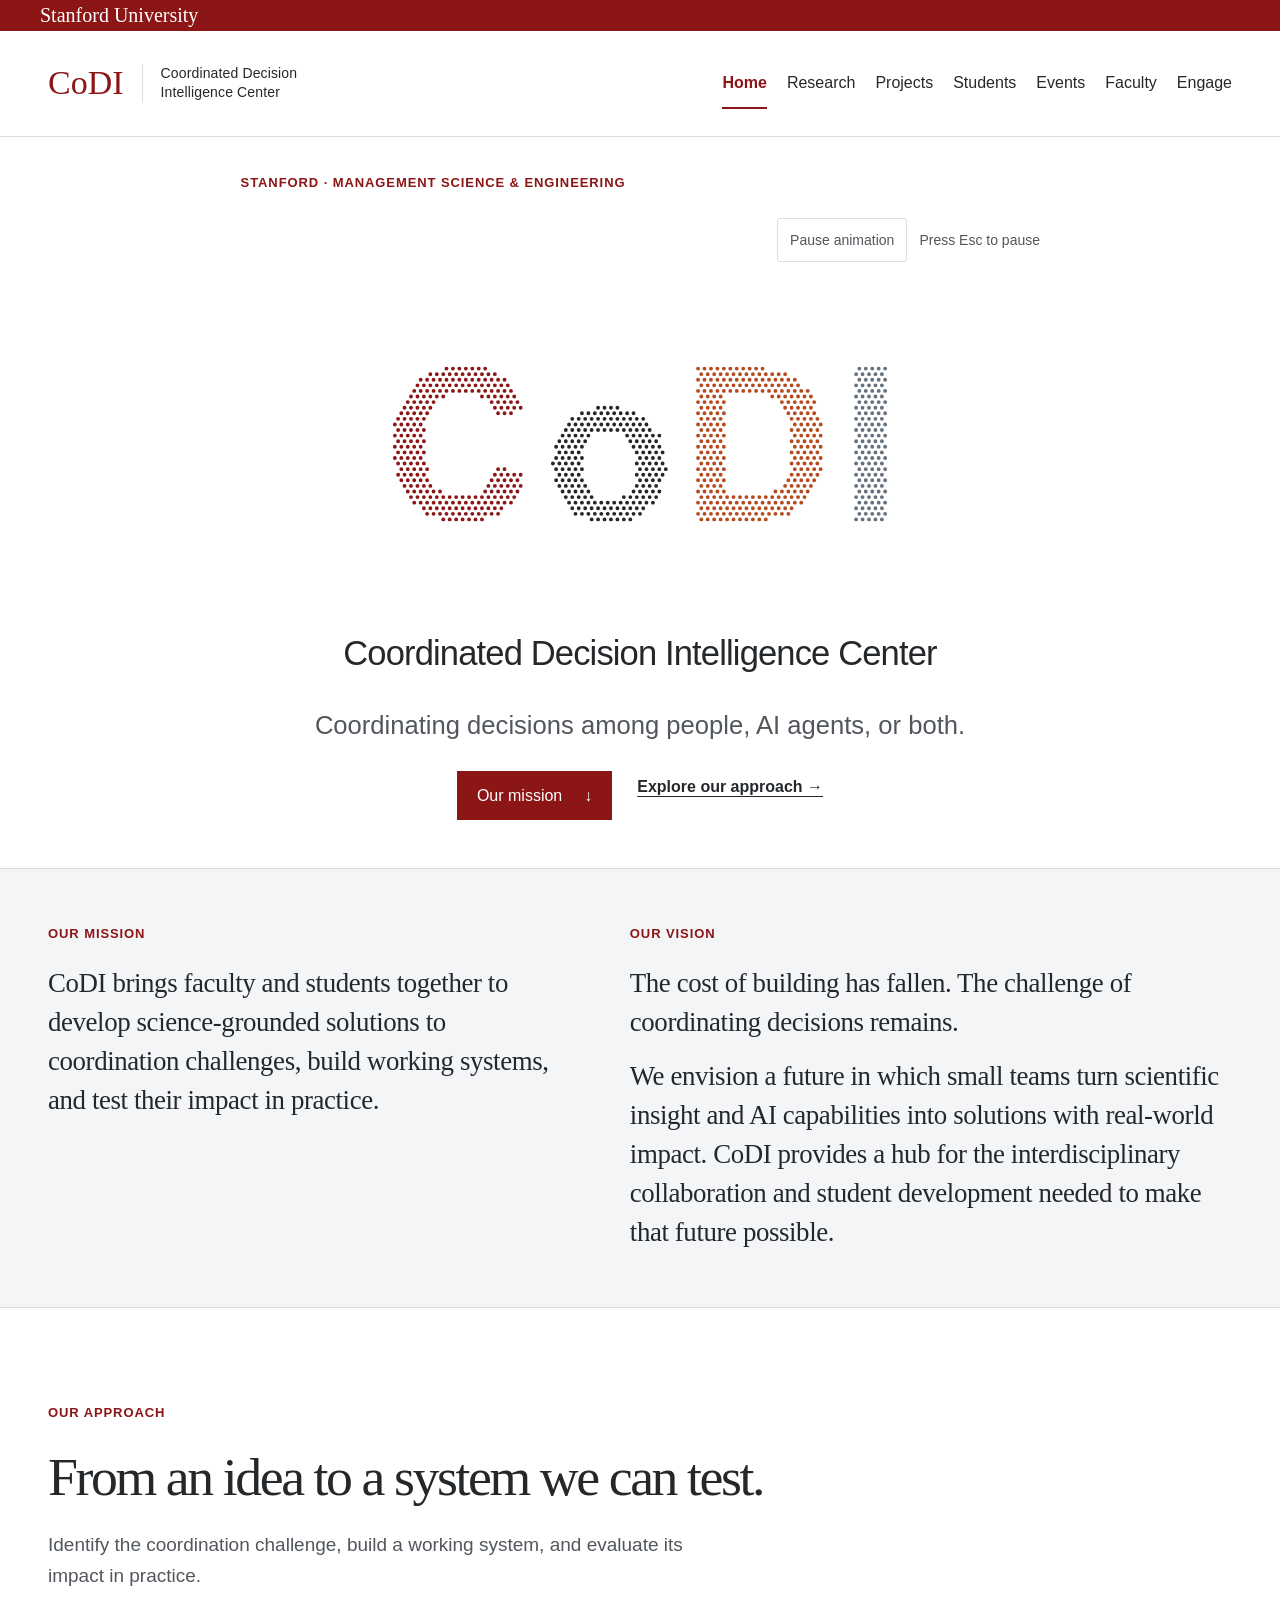
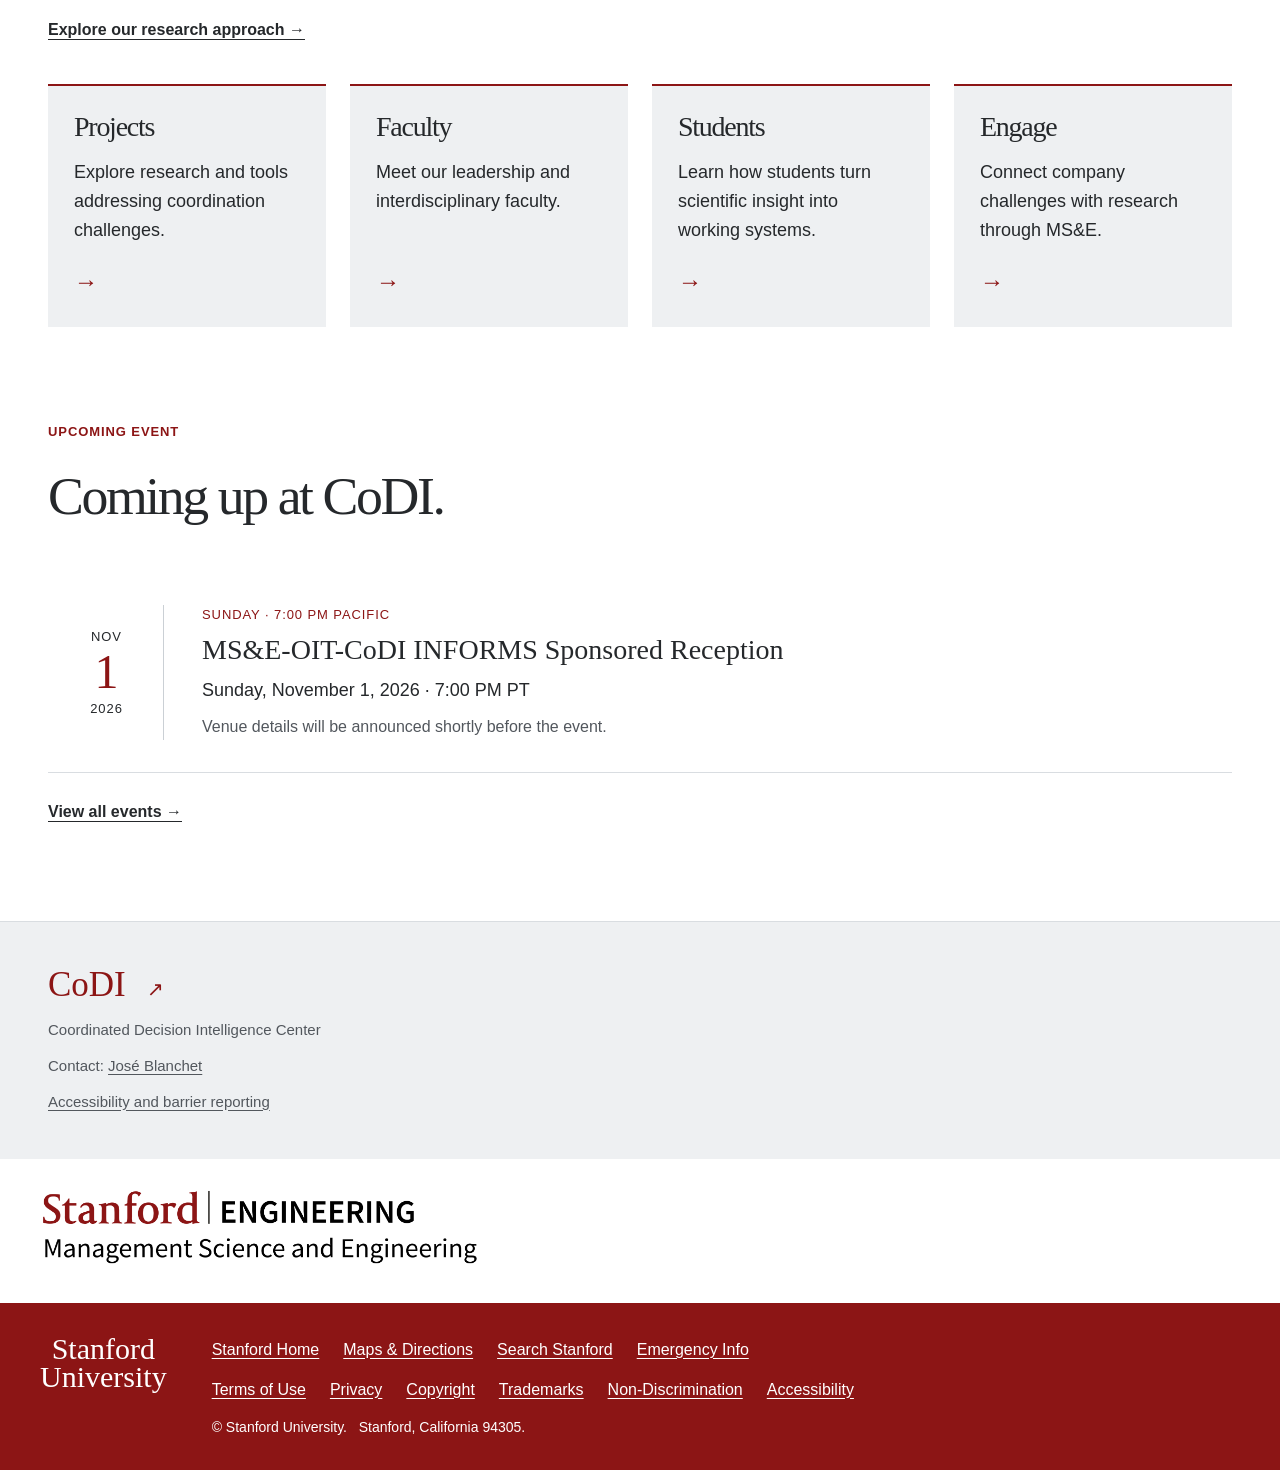
==== commit d8ef07ef: "Add MS&E department logo above the Stanford footer" ====
--- a/index.html
+++ b/index.html
@@ -51,7 +51,8 @@
 <section class="section wrap home-approach" aria-labelledby="approach-heading"><div class="section-heading"><p class="eyebrow">Our approach</p><h2 id="approach-heading">From an idea to a system we can test.</h2><p>Identify the coordination challenge, build a working system, and evaluate its impact in practice.</p></div><a class="text-link" href="research/#research">Explore our research approach →</a></section>
 <section class="home-explore wrap" aria-label="Explore CoDI"><a href="projects/#projects"><h2>Projects</h2><p>Explore research and tools addressing coordination challenges.</p><span aria-hidden="true">→</span></a><a href="faculty/#people"><h2>Faculty</h2><p>Meet our leadership and interdisciplinary faculty.</p><span aria-hidden="true">→</span></a><a href="students/#students"><h2>Students</h2><p>Learn how students turn scientific insight into working systems.</p><span aria-hidden="true">→</span></a><a href="engage/#engage"><h2>Engage</h2><p>Connect company challenges with research through MS&amp;E.</p><span aria-hidden="true">→</span></a></section>
 <section class="section wrap" aria-labelledby="upcoming-heading"><div class="section-heading"><p class="eyebrow">Upcoming event</p><h2 id="upcoming-heading">Coming up at CoDI.</h2></div><article class="event" id="event-informs-reception"><div class="event-date"><span>NOV</span><strong>1</strong><span>2026</span></div><div><p class="event-status">Sunday · 7:00 PM Pacific</p><h3>MS&amp;E-OIT-CoDI INFORMS Sponsored Reception</h3><p><time datetime="2026-11-01T19:00:00-08:00">Sunday, November 1, 2026 · 7:00 PM PT</time></p><p class="event-meta">Venue details will be announced shortly before the event.</p></div></article><p class="home-event-link"><a class="text-link" href="events/#events">View all events →</a></p></section>  </main>
-  <footer class="local-footer"><div class="wrap footer-inner"><div><a class="footer-brand" href="./">CoDI <span aria-hidden="true">↗</span></a><p>Coordinated Decision Intelligence Center</p><p>Stanford · Management Science &amp; Engineering</p><p>Contact: <a href="mailto:jose.blanchet@stanford.edu">José Blanchet</a></p><p><a href="https://www.stanford.edu/site/accessibility">Accessibility and barrier reporting</a></p></div></div></footer>
+  <footer class="local-footer"><div class="wrap footer-inner"><div><a class="footer-brand" href="./">CoDI <span aria-hidden="true">↗</span></a><p>Coordinated Decision Intelligence Center</p><p>Contact: <a href="mailto:jose.blanchet@stanford.edu">José Blanchet</a></p><p><a href="https://www.stanford.edu/site/accessibility">Accessibility and barrier reporting</a></p></div></div></footer>
+<div class="department-affiliation"><div class="institution-wrap"><a href="https://msande.stanford.edu/" aria-label="Stanford Management Science and Engineering"><img src="media/mse-logo.png" width="6671" height="1216" loading="lazy" decoding="async" alt="Stanford Management Science &amp; Engineering"></a></div></div>
 <footer class="stanford-global"><div class="institution-wrap"><a class="stanford-signature" href="https://www.stanford.edu">Stanford<br>University</a><div><nav aria-label="Stanford resources"><ul><li><a href="https://www.stanford.edu">Stanford Home</a></li><li><a href="https://visit.stanford.edu/plan/">Maps &amp; Directions</a></li><li><a href="https://www.stanford.edu/search/">Search Stanford</a></li><li><a href="https://emergency.stanford.edu">Emergency Info</a></li></ul><ul><li><a href="https://www.stanford.edu/site/terms/">Terms of Use</a></li><li><a href="https://www.stanford.edu/site/privacy/">Privacy</a></li><li><a href="https://uit.stanford.edu/security/copyright-infringement">Copyright</a></li><li><a href="https://adminguide.stanford.edu/chapter-1/subchapter-5/policy-1-5-4">Trademarks</a></li><li><a href="https://studentservices.stanford.edu/more-resources/student-policies/non-academic/non-discrimination">Non-Discrimination</a></li><li><a href="https://www.stanford.edu/site/accessibility">Accessibility</a></li></ul></nav><p>© Stanford University. &nbsp; Stanford, California 94305.</p></div></div></footer>
 </body>
 </html>
--- a/styles.css
+++ b/styles.css
@@ -163,6 +163,7 @@
 .institution-wrap{max-width:1400px;width:calc(100% - 80px);margin-inline:auto}
 .stanford-identity{background:#8c1515;color:#fff;min-height:30px}
 .stanford-identity .stanford-signature{display:inline-block;font:300 20px/1 Stanford,Georgia,serif;padding:5px 0;color:#fff;text-decoration:none}
+.department-affiliation{background:#fff;padding:28px 0 36px}.department-affiliation a{display:block;width:440px;max-width:100%}.department-affiliation img{display:block;width:100%;height:auto}.department-affiliation a:focus-visible{outline:3px solid #8c1515;outline-offset:8px}
 .stanford-global{display:block;background:#8c1515;color:#fff;border:0;padding:32px 0;font:16px/1.5 Arial,Helvetica,sans-serif;letter-spacing:normal}
 .stanford-global>.institution-wrap{display:flex;gap:45px;align-items:flex-start}
 .stanford-global .stanford-signature{font:300 30px/.95 Stanford,Georgia,serif;color:#fff;text-decoration:none;flex-shrink:0;text-align:center}
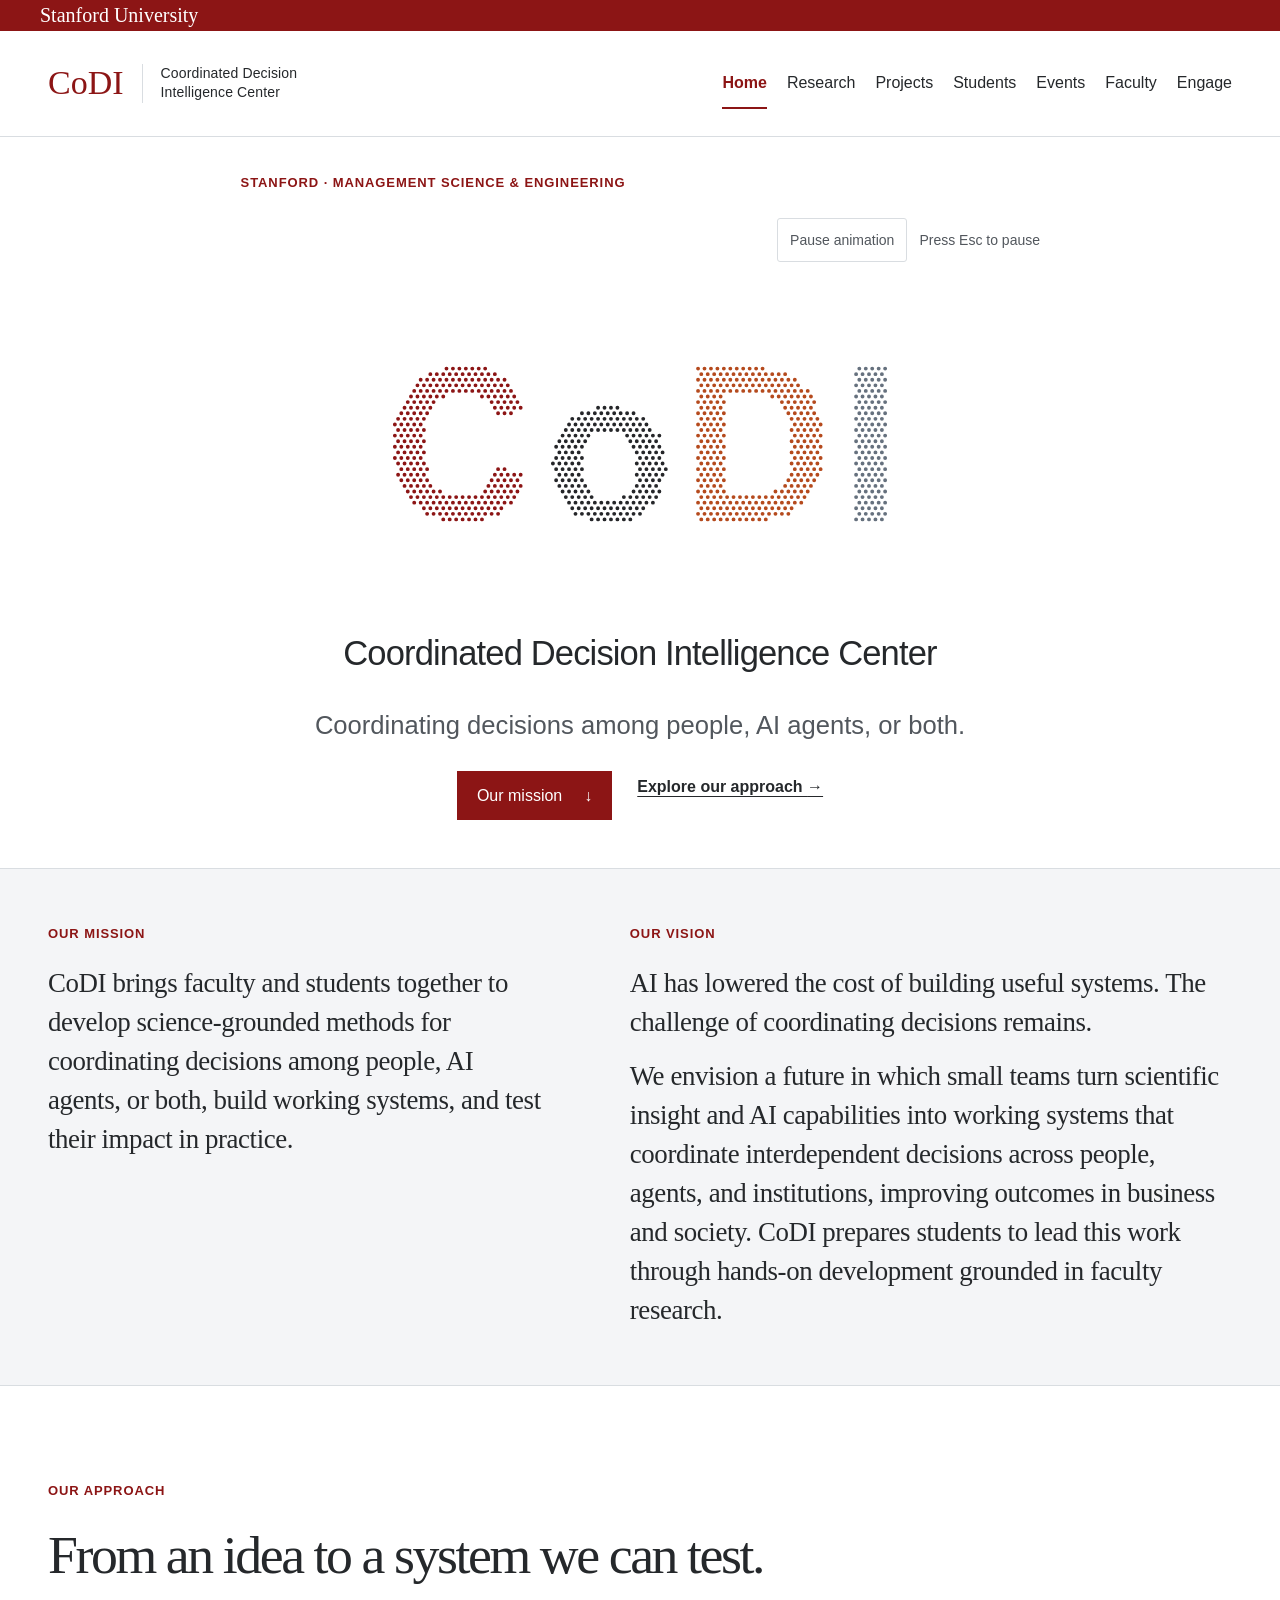
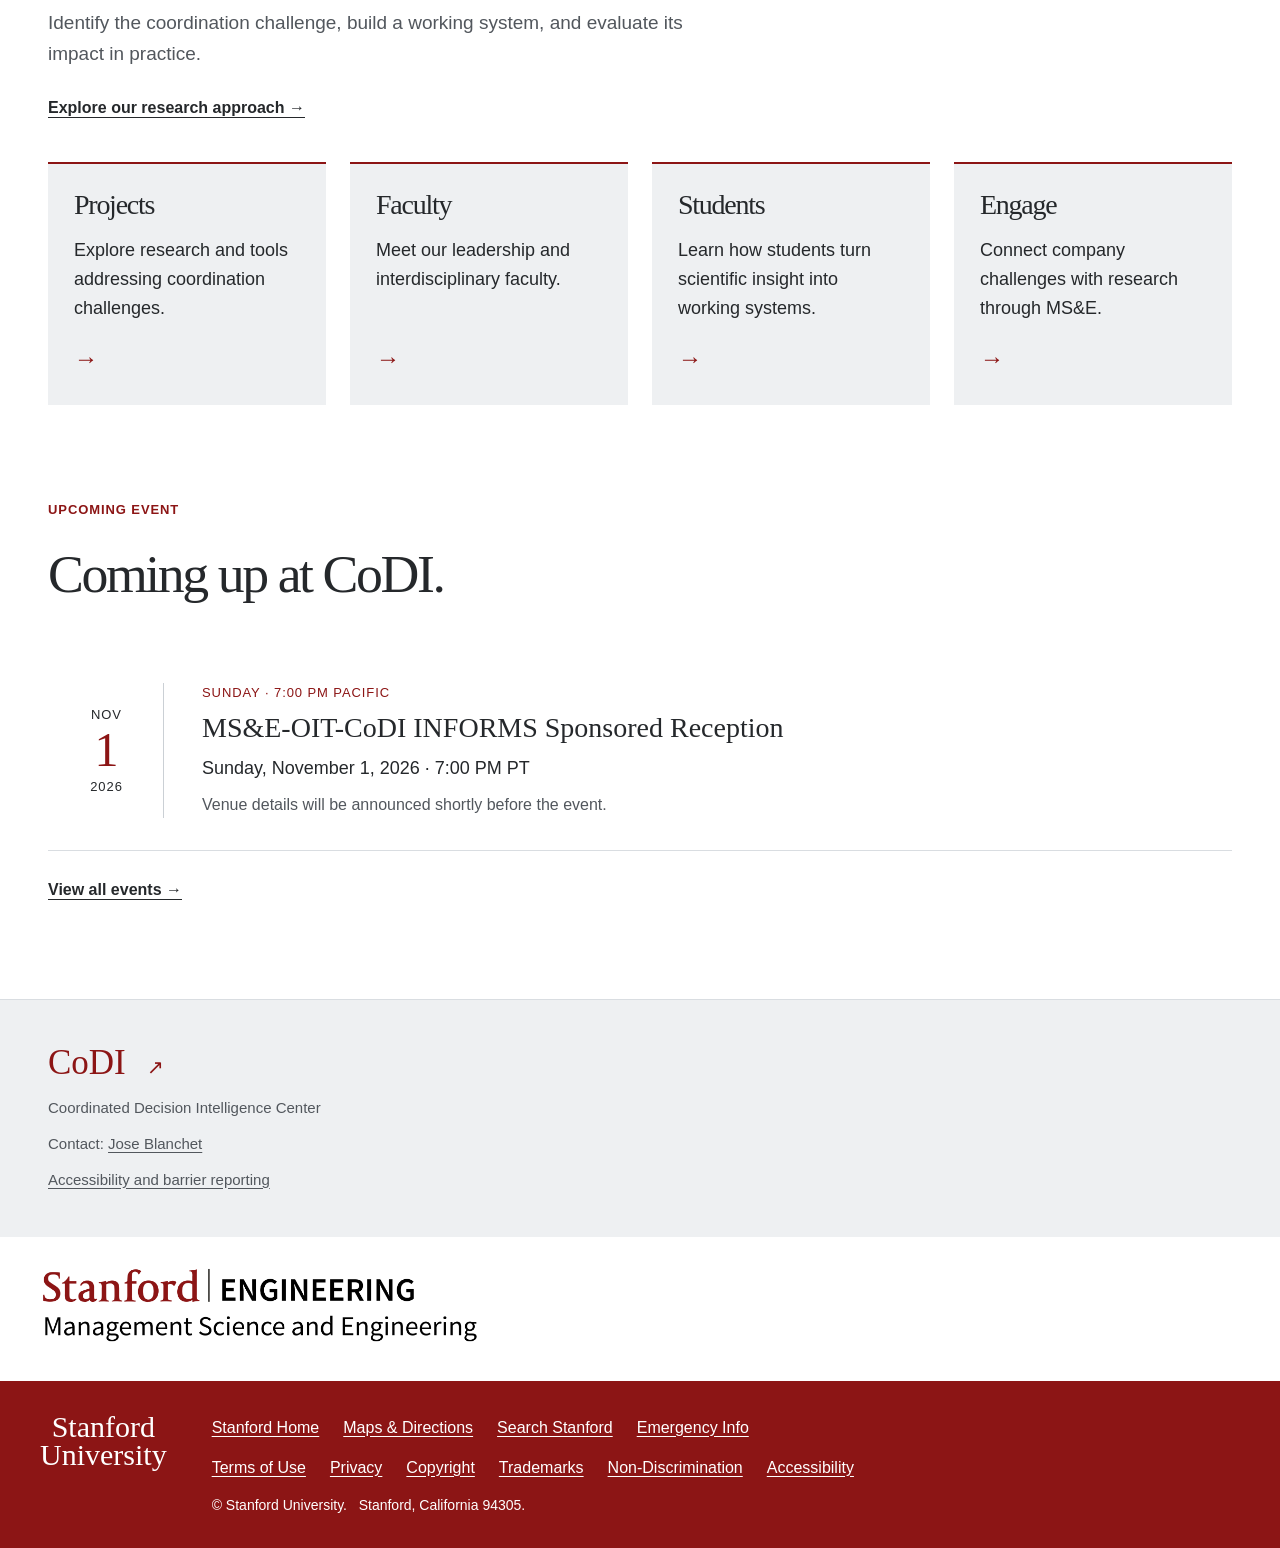
==== commit bd3aa463: "Publish mission and vision v3 and director profile update" ====
--- a/index.html
+++ b/index.html
@@ -5,7 +5,7 @@
   <meta name="viewport" content="width=device-width, initial-scale=1">
   <meta name="description" content="CoDI, the Coordinated Decision Intelligence Center at Stanford, develops science-grounded solutions to coordination challenges.">
   <title>Home | CoDI</title>
-  <link rel="stylesheet" href="styles.css?v=compliant-20261022">
+  <link rel="stylesheet" href="styles.css?v=mse-footer-20261024">
   <script src="site.js" defer></script>
   <script src="coordination/points.js" defer></script>
   <script src="hero-animation.js" defer></script>
@@ -39,19 +39,19 @@
       <div class="wrap purpose-grid">
         <section class="mission-copy" id="mission" aria-labelledby="mission-heading">
           <h2 id="mission-heading">Our mission</h2>
-          <p>CoDI brings faculty and students together to develop science-grounded solutions to coordination challenges, build working systems, and test their impact in practice.</p>
+          <p>CoDI brings faculty and students together to develop science-grounded methods for coordinating decisions among people, AI agents, or both, build working systems, and test their impact in practice.</p>
         </section>
         <section class="vision-copy" id="vision" aria-labelledby="vision-heading">
           <h2 id="vision-heading">Our vision</h2>
-          <p>The cost of building has fallen. The challenge of coordinating decisions remains.</p>
-          <p>We envision a future in which small teams turn scientific insight and AI capabilities into solutions with real-world impact. CoDI provides a hub for the interdisciplinary collaboration and student development needed to make that future possible.</p>
+          <p>AI has lowered the cost of building useful systems. The challenge of coordinating decisions remains.</p>
+          <p>We envision a future in which small teams turn scientific insight and AI capabilities into working systems that coordinate interdependent decisions across people, agents, and institutions, improving outcomes in business and society. CoDI prepares students to lead this work through hands-on development grounded in faculty research.</p>
         </section>
       </div>
     </div>
 <section class="section wrap home-approach" aria-labelledby="approach-heading"><div class="section-heading"><p class="eyebrow">Our approach</p><h2 id="approach-heading">From an idea to a system we can test.</h2><p>Identify the coordination challenge, build a working system, and evaluate its impact in practice.</p></div><a class="text-link" href="research/#research">Explore our research approach →</a></section>
 <section class="home-explore wrap" aria-label="Explore CoDI"><a href="projects/#projects"><h2>Projects</h2><p>Explore research and tools addressing coordination challenges.</p><span aria-hidden="true">→</span></a><a href="faculty/#people"><h2>Faculty</h2><p>Meet our leadership and interdisciplinary faculty.</p><span aria-hidden="true">→</span></a><a href="students/#students"><h2>Students</h2><p>Learn how students turn scientific insight into working systems.</p><span aria-hidden="true">→</span></a><a href="engage/#engage"><h2>Engage</h2><p>Connect company challenges with research through MS&amp;E.</p><span aria-hidden="true">→</span></a></section>
 <section class="section wrap" aria-labelledby="upcoming-heading"><div class="section-heading"><p class="eyebrow">Upcoming event</p><h2 id="upcoming-heading">Coming up at CoDI.</h2></div><article class="event" id="event-informs-reception"><div class="event-date"><span>NOV</span><strong>1</strong><span>2026</span></div><div><p class="event-status">Sunday · 7:00 PM Pacific</p><h3>MS&amp;E-OIT-CoDI INFORMS Sponsored Reception</h3><p><time datetime="2026-11-01T19:00:00-08:00">Sunday, November 1, 2026 · 7:00 PM PT</time></p><p class="event-meta">Venue details will be announced shortly before the event.</p></div></article><p class="home-event-link"><a class="text-link" href="events/#events">View all events →</a></p></section>  </main>
-  <footer class="local-footer"><div class="wrap footer-inner"><div><a class="footer-brand" href="./">CoDI <span aria-hidden="true">↗</span></a><p>Coordinated Decision Intelligence Center</p><p>Contact: <a href="mailto:jose.blanchet@stanford.edu">José Blanchet</a></p><p><a href="https://www.stanford.edu/site/accessibility">Accessibility and barrier reporting</a></p></div></div></footer>
+  <footer class="local-footer"><div class="wrap footer-inner"><div><a class="footer-brand" href="./">CoDI <span aria-hidden="true">↗</span></a><p>Coordinated Decision Intelligence Center</p><p>Contact: <a href="mailto:jose.blanchet@stanford.edu">Jose Blanchet</a></p><p><a href="https://www.stanford.edu/site/accessibility">Accessibility and barrier reporting</a></p></div></div></footer>
 <div class="department-affiliation"><div class="institution-wrap"><a href="https://msande.stanford.edu/" aria-label="Stanford Management Science and Engineering"><img src="media/mse-logo.png" width="6671" height="1216" loading="lazy" decoding="async" alt="Stanford Management Science &amp; Engineering"></a></div></div>
 <footer class="stanford-global"><div class="institution-wrap"><a class="stanford-signature" href="https://www.stanford.edu">Stanford<br>University</a><div><nav aria-label="Stanford resources"><ul><li><a href="https://www.stanford.edu">Stanford Home</a></li><li><a href="https://visit.stanford.edu/plan/">Maps &amp; Directions</a></li><li><a href="https://www.stanford.edu/search/">Search Stanford</a></li><li><a href="https://emergency.stanford.edu">Emergency Info</a></li></ul><ul><li><a href="https://www.stanford.edu/site/terms/">Terms of Use</a></li><li><a href="https://www.stanford.edu/site/privacy/">Privacy</a></li><li><a href="https://uit.stanford.edu/security/copyright-infringement">Copyright</a></li><li><a href="https://adminguide.stanford.edu/chapter-1/subchapter-5/policy-1-5-4">Trademarks</a></li><li><a href="https://studentservices.stanford.edu/more-resources/student-policies/non-academic/non-discrimination">Non-Discrimination</a></li><li><a href="https://www.stanford.edu/site/accessibility">Accessibility</a></li></ul></nav><p>© Stanford University. &nbsp; Stanford, California 94305.</p></div></div></footer>
 </body>
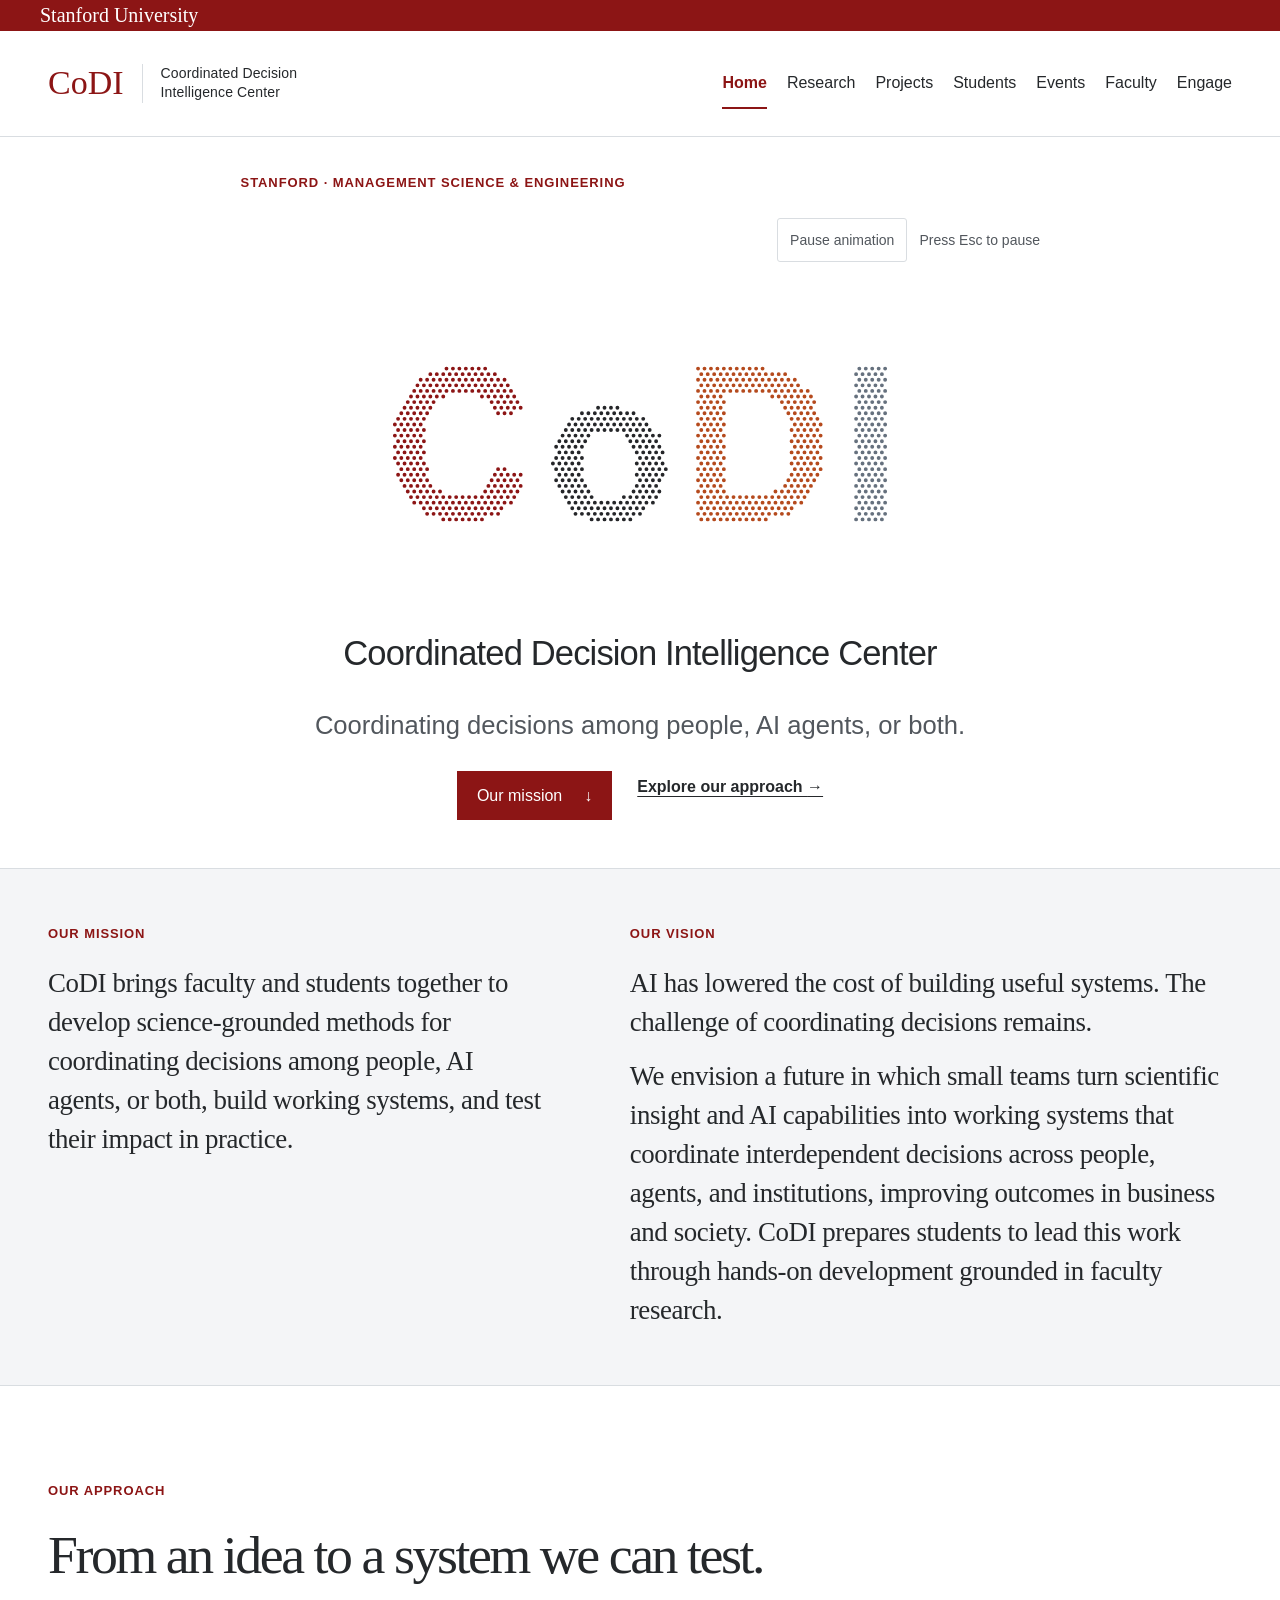
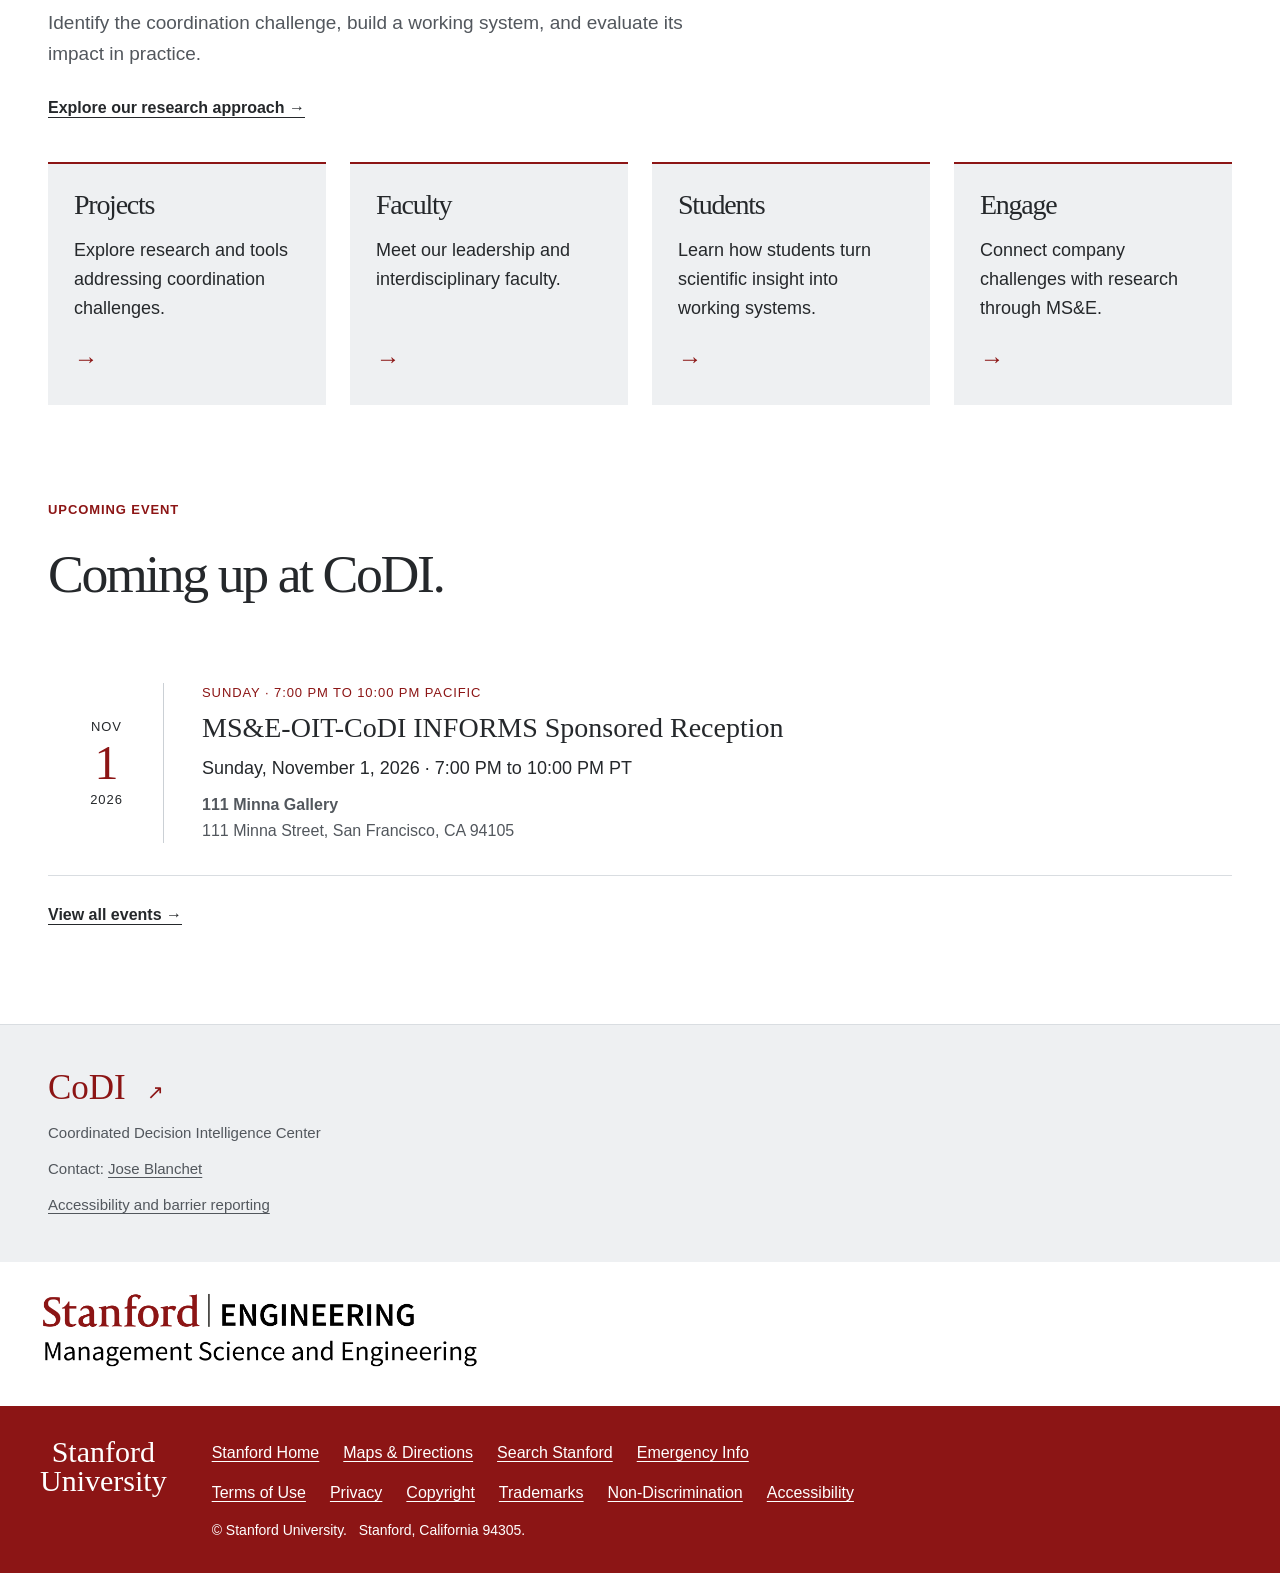
==== commit 8d2048e8: "Publish November 1 reception venue and 7 to 10 PM schedule" ====
--- a/index.html
+++ b/index.html
@@ -8,7 +8,7 @@
   <link rel="stylesheet" href="styles.css?v=mse-footer-20261024">
   <script src="site.js" defer></script>
   <script src="coordination/points.js" defer></script>
-  <script src="hero-animation.js" defer></script>
+  <script src="hero-animation.js?v=opening-20261027" defer></script>
 </head>
 <body id="top" data-page="home" data-home="./">
   <a class="skip-link" href="#main">Skip to main content</a>
@@ -50,7 +50,7 @@
     </div>
 <section class="section wrap home-approach" aria-labelledby="approach-heading"><div class="section-heading"><p class="eyebrow">Our approach</p><h2 id="approach-heading">From an idea to a system we can test.</h2><p>Identify the coordination challenge, build a working system, and evaluate its impact in practice.</p></div><a class="text-link" href="research/#research">Explore our research approach →</a></section>
 <section class="home-explore wrap" aria-label="Explore CoDI"><a href="projects/#projects"><h2>Projects</h2><p>Explore research and tools addressing coordination challenges.</p><span aria-hidden="true">→</span></a><a href="faculty/#people"><h2>Faculty</h2><p>Meet our leadership and interdisciplinary faculty.</p><span aria-hidden="true">→</span></a><a href="students/#students"><h2>Students</h2><p>Learn how students turn scientific insight into working systems.</p><span aria-hidden="true">→</span></a><a href="engage/#engage"><h2>Engage</h2><p>Connect company challenges with research through MS&amp;E.</p><span aria-hidden="true">→</span></a></section>
-<section class="section wrap" aria-labelledby="upcoming-heading"><div class="section-heading"><p class="eyebrow">Upcoming event</p><h2 id="upcoming-heading">Coming up at CoDI.</h2></div><article class="event" id="event-informs-reception"><div class="event-date"><span>NOV</span><strong>1</strong><span>2026</span></div><div><p class="event-status">Sunday · 7:00 PM Pacific</p><h3>MS&amp;E-OIT-CoDI INFORMS Sponsored Reception</h3><p><time datetime="2026-11-01T19:00:00-08:00">Sunday, November 1, 2026 · 7:00 PM PT</time></p><p class="event-meta">Venue details will be announced shortly before the event.</p></div></article><p class="home-event-link"><a class="text-link" href="events/#events">View all events →</a></p></section>  </main>
+<section class="section wrap" aria-labelledby="upcoming-heading"><div class="section-heading"><p class="eyebrow">Upcoming event</p><h2 id="upcoming-heading">Coming up at CoDI.</h2></div><article class="event" id="event-informs-reception"><div class="event-date"><span>NOV</span><strong>1</strong><span>2026</span></div><div><p class="event-status">Sunday · 7:00 PM to 10:00 PM Pacific</p><h3>MS&amp;E-OIT-CoDI INFORMS Sponsored Reception</h3><p>Sunday, November 1, 2026 · <time datetime="2026-11-01T19:00:00-08:00">7:00 PM</time> to <time datetime="2026-11-01T22:00:00-08:00">10:00 PM PT</time></p><p class="event-meta"><strong>111 Minna Gallery</strong><br>111 Minna Street, San Francisco, CA 94105</p></div></article><p class="home-event-link"><a class="text-link" href="events/#events">View all events →</a></p></section>  </main>
   <footer class="local-footer"><div class="wrap footer-inner"><div><a class="footer-brand" href="./">CoDI <span aria-hidden="true">↗</span></a><p>Coordinated Decision Intelligence Center</p><p>Contact: <a href="mailto:jose.blanchet@stanford.edu">Jose Blanchet</a></p><p><a href="https://www.stanford.edu/site/accessibility">Accessibility and barrier reporting</a></p></div></div></footer>
 <div class="department-affiliation"><div class="institution-wrap"><a href="https://msande.stanford.edu/" aria-label="Stanford Management Science and Engineering"><img src="media/mse-logo.png" width="6671" height="1216" loading="lazy" decoding="async" alt="Stanford Management Science &amp; Engineering"></a></div></div>
 <footer class="stanford-global"><div class="institution-wrap"><a class="stanford-signature" href="https://www.stanford.edu">Stanford<br>University</a><div><nav aria-label="Stanford resources"><ul><li><a href="https://www.stanford.edu">Stanford Home</a></li><li><a href="https://visit.stanford.edu/plan/">Maps &amp; Directions</a></li><li><a href="https://www.stanford.edu/search/">Search Stanford</a></li><li><a href="https://emergency.stanford.edu">Emergency Info</a></li></ul><ul><li><a href="https://www.stanford.edu/site/terms/">Terms of Use</a></li><li><a href="https://www.stanford.edu/site/privacy/">Privacy</a></li><li><a href="https://uit.stanford.edu/security/copyright-infringement">Copyright</a></li><li><a href="https://adminguide.stanford.edu/chapter-1/subchapter-5/policy-1-5-4">Trademarks</a></li><li><a href="https://studentservices.stanford.edu/more-resources/student-policies/non-academic/non-discrimination">Non-Discrimination</a></li><li><a href="https://www.stanford.edu/site/accessibility">Accessibility</a></li></ul></nav><p>© Stanford University. &nbsp; Stanford, California 94305.</p></div></div></footer>
